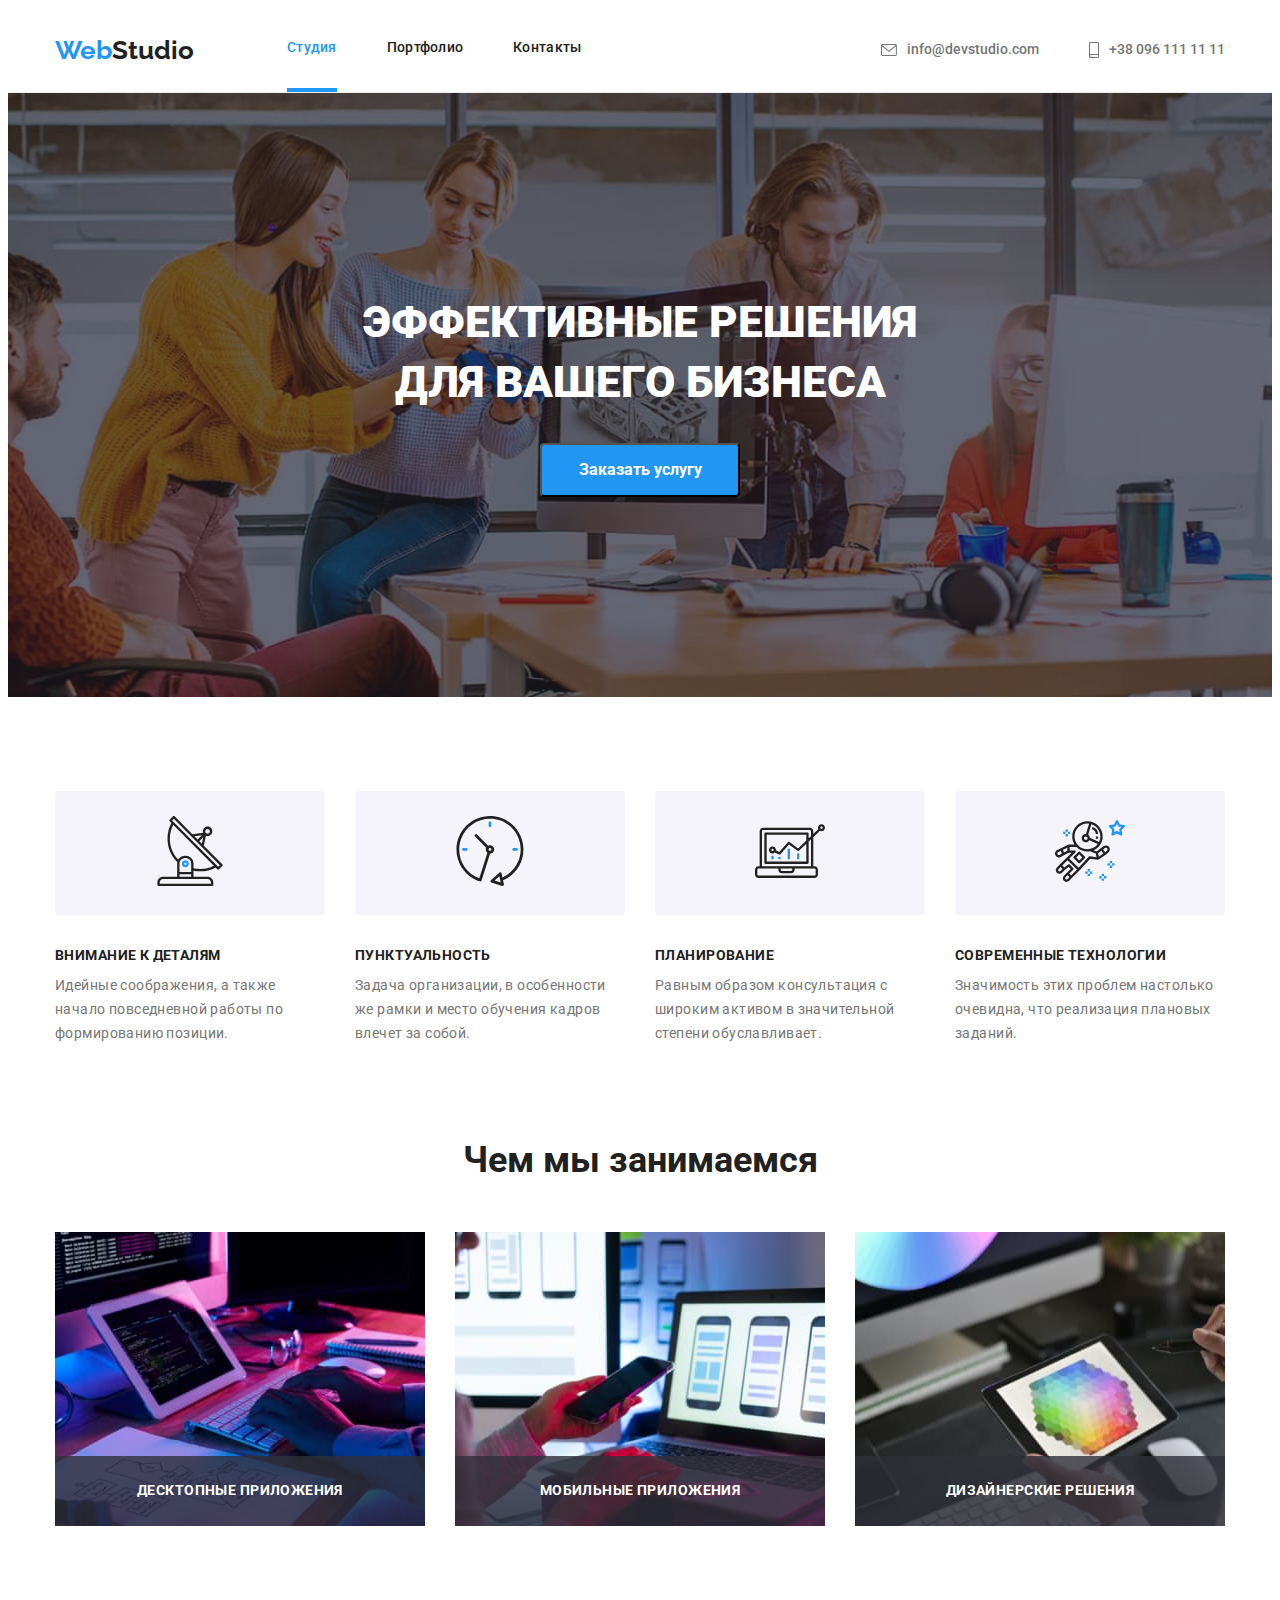
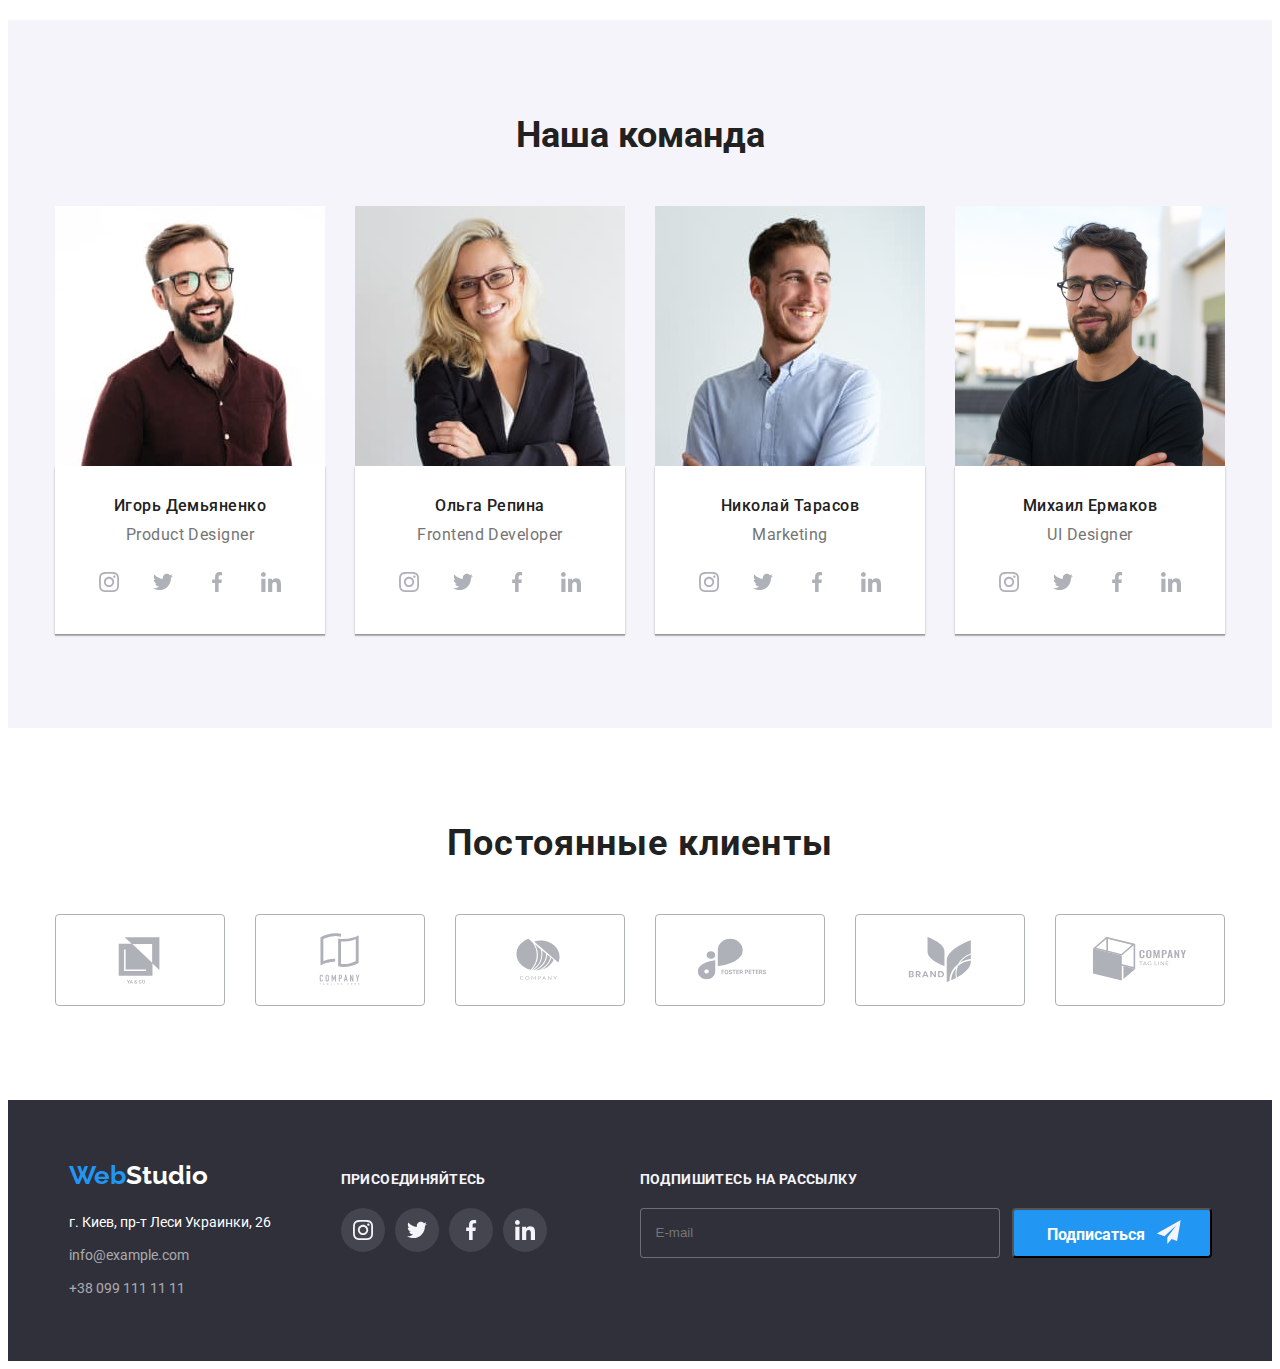
==== index.html @ 36d55398 "1st poosh" ====
<!DOCTYPE html>
<html lang="ru">
  <head>
    <meta charset="UTF-8" />
    <meta http-equiv="X-UA-Compatible" content="IE=edge" />
    <meta name="viewport" content="width=device-width, initial-scale=1.0" />
    <link rel="preconnect" href="https://fonts.googleapis.com" />
    <link rel="preconnect" href="https://fonts.gstatic.com" crossorigin />
    <link
      rel="stylesheet"
      href="https://cdnjs.cloudflare.com/ajax/libs/modern-normalize/1.1.0/modern-normalize.min.css"
      integrity="sha512-wpPYUAdjBVSE4KJnH1VR1HeZfpl1ub8YT/NKx4PuQ5NmX2tKuGu6U/JRp5y+Y8XG2tV+wKQpNHVUX03MfMFn9Q=="
      crossorigin="anonymous"
      referrerpolicy="no-referrer"
    />
    <link
      href="https://fonts.googleapis.com/css2?family=Raleway:wght@700&family=Roboto:wght@400;500;700;900&display=swap"
      rel="stylesheet"
    />
    <link rel="stylesheet" href="./css/reset.css" />
    <link rel="stylesheet" href="./css/styles.css" />
    <title>Студия</title>
  </head>
  <body>
    <!--zzzzzz HEADER zzzzzz-->
    <header class="header">
      <div class="container main-header">
        <a class="header-logo logo" href="index.html"
          ><span class="logo-web">Web</span>Studio</a
        >
        <nav>
          <ul class="nav-list">
            <li class="nav-item">
              <a class="nav-item-link current-link" href="index.html">Студия</a>
            </li>
            <li class="nav-item">
              <a class="nav-item-link" href="portfolio.html">Портфолио</a>
            </li>
            <li class="nav-item">
              <a class="nav-item-link" href="#">Контакты</a>
            </li>
          </ul>
        </nav>
        <ul class="contact-list">
          <li class="contact-item envelope">
            <a class="contact-item-link" href="mailto:info@devstudio.com"
              ><svg class="icon-envelope" width="16px" height="12px">
                <use href="./images/icon.svg#icon-envelope"></use>
              </svg>
              info@devstudio.com</a
            >
          </li>
          <li class="contact-item">
            <a class="contact-item-link" href="tel:+380961111111"
              ><svg class="icon-smartphone" width="10px" height="16px">
                <use href="./images/icon.svg#icon-smartphone"></use>
              </svg>
              +38 096 111 11 11
            </a>
          </li>
        </ul>
      </div>
    </header>

    <main>
      <!--zzzzzz HERO zzzzzz-->
      <section class="hero">
        <div class="container div-hero">
          <h1 class="hero-title">
            Эффективные решения <br />
            для вашего бизнеса
          </h1>
          <button class="hero-button" type="button" data-modal-open>
            Заказать услугу
          </button>
        </div>
      </section>
      <!--zzzzzz STUDIO ADVANTAGES zzzzzz-->
      <section class="studio-advantages">
        <div class="container">
          <ul class="studio-advantages-list">
            <li class="studio-advantages-item list">
              <div class="studio-adnvatages-icons">
                <svg class="advantages-icon">
                  <use href="images/icon.svg#icon-antenna"></use>
                </svg>
              </div>
              <h3 class="studio-advantages-title">Внимание к деталям</h3>
              <p class="studio-advantages-desctiption">
                Идейные соображения, а также начало повседневной работы по
                формированию позиции.
              </p>
            </li>
            <li class="studio-advantages-item list">
              <div class="studio-adnvatages-icons">
                <svg class="advantages-icon">
                  <use href="images/icon.svg#icon-clock"></use>
                </svg>
              </div>
              <h3 class="studio-advantages-title">Пунктуальность</h3>
              <p class="studio-advantages-desctiption">
                Задача организации, в особенности же рамки и место обучения
                кадров влечет за собой.
              </p>
            </li>
            <li class="studio-advantages-item list">
              <div class="studio-adnvatages-icons">
                <svg class="advantages-icon">
                  <use href="images/icon.svg#icon-diagram"></use>
                </svg>
              </div>
              <h3 class="studio-advantages-title">Планирование</h3>
              <p class="studio-advantages-desctiption">
                Равным образом консультация с широким активом в значительной
                степени обуславливает.
              </p>
            </li>
            <li class="studio-advantages-item list">
              <div class="studio-adnvatages-icons">
                <svg class="advantages-icon">
                  <use href="images/icon.svg#icon-astronaut"></use>
                </svg>
              </div>
              <h3 class="studio-advantages-title">Современные технологии</h3>
              <p class="studio-advantages-desctiption">
                Значимость этих проблем настолько очевидна, что реализация
                плановых заданий.
              </p>
            </li>
          </ul>
        </div>
      </section>
      <!--zzzzzz WHAT WE DO - (WWD) zzzzzz-->
      <section class="wwd-main">
        <div class="container">
          <h2 class="wwd-title">Чем мы занимаемся</h2>
          <ul class="wwd-list">
            <li class="wwd-item">
              <div class="wwd-item-thumb">
                <img
                  class="wwd-item-img"
                  src="./images/website-for-pc.jpg"
                  alt="developing website for pc"
                  width="370"
                />
                <span class="wwd-item-text">Десктопные приложения</span>
              </div>
            </li>
            <li class="wwd-item">
              <div class="wwd-item-thumb">
                <img
                  src="./images/website-for-mobile.jpg"
                  alt="developing website for mobile"
                  width="370"
                />
                <span class="wwd-item-text">Мобильные приложения</span>
              </div>
            </li>
            <li class="wwd-item">
              <div class="wwd-item-thumb">
                <img
                  src="./images/website-for-tab.jpg"
                  alt="developing website for tab"
                  width="370"
                />
                <span class="wwd-item-text">Дизайнерские решения</span>
              </div>
            </li>
          </ul>
        </div>
      </section>

      <!--zzzzzz OUR TEAM zzzzzz-->
      <section class="our-team">
        <div class="container">
          <h2 class="team-title">Наша команда</h2>
          <ul class="team-list">
            <li class="team-item">
              <img
                src="./images/photo-ihor-demyanenko.jpg"
                alt="photo of Ihor Demyanenko"
                width="270"
              />
              <div class="team-info">
                <h3 class="team-names">Игорь Демьяненко</h3>
                <p class="team-positions">Product Designer</p>
                <ul class="team-social-list">
                  <li class="team-social-item">
                    <a href="" class="team-social-link">
                      <svg class="team-social-icon" width="20" height="20">
                        <use href="images/icon.svg#icon-instagram"></use>
                      </svg>
                    </a>
                  </li>
                  <li class="team-social-item">
                    <a href="" class="team-social-link"
                      ><svg class="team-social-icon" width="20" height="20">
                        <use href="images/icon.svg#icon-twitter"></use></svg
                    ></a>
                  </li>
                  <li class="team-social-item">
                    <a href="" class="team-social-link"
                      ><svg class="team-social-icon" width="20" height="20">
                        <use href="images/icon.svg#icon-facebook"></use></svg
                    ></a>
                  </li>
                  <li class="team-social-item">
                    <a href="" class="team-social-link"
                      ><svg class="team-social-icon" width="20" height="20">
                        <use href="images/icon.svg#icon-linkedin"></use></svg
                    ></a>
                  </li>
                </ul>
              </div>
            </li>
            <li class="team-item">
              <img
                src="./images/photo-olga-repina.jpg"
                alt="photo of Olga Repina"
                width="270"
              />
              <div class="team-info">
                <h3 class="team-names">Ольга Репина</h3>
                <p class="team-positions">Frontend Developer</p>
                <ul class="team-social-list">
                  <li class="team-social-item">
                    <a href="" class="team-social-link">
                      <svg class="team-social-icon" width="20" height="20">
                        <use href="images/icon.svg#icon-instagram"></use>
                      </svg>
                    </a>
                  </li>
                  <li class="team-social-item">
                    <a href="" class="team-social-link"
                      ><svg class="team-social-icon" width="20" height="20">
                        <use href="images/icon.svg#icon-twitter"></use></svg
                    ></a>
                  </li>
                  <li class="team-social-item">
                    <a href="" class="team-social-link"
                      ><svg class="team-social-icon" width="20" height="20">
                        <use href="images/icon.svg#icon-facebook"></use></svg
                    ></a>
                  </li>
                  <li class="team-social-item">
                    <a href="" class="team-social-link"
                      ><svg class="team-social-icon" width="20" height="20">
                        <use href="images/icon.svg#icon-linkedin"></use></svg
                    ></a>
                  </li>
                </ul>
              </div>
            </li>
            <li class="team-item">
              <img
                src="./images/photo-nikolay-tarasov.jpg"
                alt="photo of Nikolay Tarasov"
                width="270"
              />
              <div class="team-info">
                <h3 class="team-names">Николай Тарасов</h3>
                <p class="team-positions">Marketing</p>
                <ul class="team-social-list">
                  <li class="team-social-item">
                    <a href="" class="team-social-link">
                      <svg class="team-social-icon" width="20" height="20">
                        <use href="images/icon.svg#icon-instagram"></use>
                      </svg>
                    </a>
                  </li>
                  <li class="team-social-item">
                    <a href="" class="team-social-link"
                      ><svg class="team-social-icon" width="20" height="20">
                        <use href="images/icon.svg#icon-twitter"></use></svg
                    ></a>
                  </li>
                  <li class="team-social-item">
                    <a href="" class="team-social-link"
                      ><svg class="team-social-icon" width="20" height="20">
                        <use href="images/icon.svg#icon-facebook"></use></svg
                    ></a>
                  </li>
                  <li class="team-social-item">
                    <a href="" class="team-social-link"
                      ><svg class="team-social-icon" width="20" height="20">
                        <use href="images/icon.svg#icon-linkedin"></use></svg
                    ></a>
                  </li>
                </ul>
              </div>
            </li>
            <li class="team-item">
              <img
                src="./images/photo-mihail-ermakov.jpg"
                alt="photo of Mihail Ermakov"
                width="270"
              />
              <div class="team-info">
                <h3 class="team-names">Михаил Ермаков</h3>
                <p class="team-positions">UI Designer</p>
                <ul class="team-social-list">
                  <li class="team-social-item">
                    <a href="" class="team-social-link">
                      <svg class="team-social-icon" width="20" height="20">
                        <use href="images/icon.svg#icon-instagram"></use>
                      </svg>
                    </a>
                  </li>
                  <li class="team-social-item">
                    <a href="" class="team-social-link"
                      ><svg class="team-social-icon" width="20" height="20">
                        <use href="images/icon.svg#icon-twitter"></use></svg
                    ></a>
                  </li>
                  <li class="team-social-item">
                    <a href="" class="team-social-link"
                      ><svg class="team-social-icon" width="20" height="20">
                        <use href="images/icon.svg#icon-facebook"></use></svg
                    ></a>
                  </li>
                  <li class="team-social-item">
                    <a href="" class="team-social-link"
                      ><svg class="team-social-icon" width="20" height="20">
                        <use href="images/icon.svg#icon-linkedin"></use></svg
                    ></a>
                  </li>
                </ul>
              </div>
            </li>
          </ul>
        </div>
      </section>
      <!--zzzzzz CLIENTS zzzzzz-->
      <section class="clients">
        <div class="container">
          <span class="clients-header">Постоянные клиенты</span>
          <ul class="clients-list">
            <li class="clients-item">
              <a href="#" class="clients-link">
                <svg class="clients-icon">
                  <use
                    href="images/icon.svg#icon-company1"
                    width="106px"
                    height="60px"
                  ></use>
                </svg>
              </a>
            </li>
            <li class="clients-item">
              <a href="#" class="clients-link">
                <svg class="clients-icon">
                  <use href="images/icon.svg#icon-company2"></use></svg
              ></a>
            </li>
            <li class="clients-item">
              <a href="#" class="clients-link">
                <svg class="clients-icon">
                  <use href="images/icon.svg#icon-company3"></use></svg
              ></a>
            </li>
            <li class="clients-item">
              <a href="#" class="clients-link">
                <svg class="clients-icon">
                  <use href="images/icon.svg#icon-company4"></use></svg
              ></a>
            </li>
            <li class="clients-item">
              <a href="#" class="clients-link">
                <svg class="clients-icon">
                  <use href="images/icon.svg#icon-company5"></use></svg
              ></a>
            </li>
            <li class="clients-item">
              <a href="#" class="clients-link">
                <svg class="clients-icon">
                  <use href="images/icon.svg#icon-company6"></use></svg
              ></a>
            </li>
          </ul>
        </div>
      </section>
    </main>

    <!--zzzzzz FOOTER zzzzzz-->
    <footer class="footer-bgc">
      <div class="container footer-main">
        <div class="footer-left">
          <a class="footer-logo logo" href="index.html"
            ><span class="logo-web">Web</span
            ><span class="footer-studio">Studio</span>
          </a>
          <address>
            <ul class="adress-list">
              <li class="footer-item">
                <a class="footer-map" href=""
                  >г. Киев, пр-т Леси Украинки, 26</a
                >
              </li>
              <li class="footer-item">
                <a class="footer-contacts" href="mailto:info@example.com"
                  >info@example.com</a
                >
              </li>
              <li class="footer-item">
                <a class="footer-contacts" href="tel:+380991111111"
                  >+38 099 111 11 11</a
                >
              </li>
            </ul>
          </address>
        </div>
        <div class="footer-middle">
          <span class="footer-middle-title">присоединяйтесь</span>
          <ul class="footer-middle-list">
            <li class="footer-middle-item">
              <a href="" class="footer-middle-link">
                <svg class="footer-middle-icon" width="20" height="20">
                  <use href="images/icon.svg#icon-instagram"></use>
                </svg>
              </a>
            </li>
            <li class="footer-middle-item">
              <a href="" class="footer-middle-link"
                ><svg class="footer-middle-icon" width="20" height="20">
                  <use href="images/icon.svg#icon-twitter"></use></svg
              ></a>
            </li>
            <li class="footer-middle-item">
              <a href="" class="footer-middle-link"
                ><svg class="footer-middle-icon" width="20" height="20">
                  <use href="images/icon.svg#icon-facebook"></use></svg
              ></a>
            </li>
            <li class="footer-middle-item">
              <a href="" class="footer-middle-link"
                ><svg class="footer-middle-icon" width="20" height="20">
                  <use href="images/icon.svg#icon-linkedin"></use></svg
              ></a>
            </li>
          </ul>
        </div>
        <div class="footer-subscribe">
          <form action="#">
            <label for="user-email-footer" class="user-email-label"
              >Подпишитесь на рассылку</label
            >
            <div class="button-subscribe-main">
              <input
                type="email"
                id="user-email-footer"
                class="user-email-input"
                placeholder="E-mail"
              />
              <button type="submit" class="button-subscribe">
                Подписаться
              </button>
              <svg class="button-subscribe-svg" width="24px" height="24px">
                <use href="images/icon.svg#icon-send"></use>
              </svg>
            </div>
          </form>
        </div>
      </div>
    </footer>

    <!--zzzzzz MODAL zzzzzz-->
    <div data-modal class="backdrop is-hidden">
      <div class="modal-main">
        <a data-modal-close class="modal-close-link" href="#">
          <svg class="modal-close-icon">
            <use href="images/icon.svg#icon-close"></use>
          </svg>
        </a>
        <span class="modal-user-title"
          >Оставьте свои данные, мы вам перезвоним</span
        >
        <form action="#" class="form-about-user">
          <div class="input-container">
            <label class="lable" for="user-name">Имя</label>
            <div class="input-wrap">
              <input
                class="input"
                type="text"
                name="user-name"
                id="user-name"
                autofocus
              />
              <svg class="input-icon" width="18" height="18">
                <use href="images/icon.svg#icon-person"></use>
              </svg>
            </div>
          </div>
          <div class="input-container">
            <label class="lable" for="user-phone">Телефон</label>
            <div class="input-wrap">
              <input
                class="input"
                type="tel"
                name="user-phone"
                id="user-phone"
              />
              <svg class="input-icon" width="18" height="18">
                <use href="images/icon.svg#icon-phone"></use>
              </svg>
            </div>
          </div>
          <div class="input-container">
            <label class="lable" for="user-email">Почта</label>
            <div class="input-wrap">
              <input
                class="input"
                type="email"
                name="user-email"
                id="user-email"
              />
              <svg class="input-icon" width="18" height="18">
                <use href="images/icon.svg#icon-email"></use>
              </svg>
            </div>
          </div>
          <div class="input-container">
            <div class="input-wrap">
              <label class="lable" for="user-comments">Комментарий</label>
              <textarea
                class="user-comments-area"
                name="user-comments"
                id="user-comments"
              ></textarea>
            </div>
          </div>
        </form>

        <div class="modal-checkbox">
          <label class="accept" for="accept"
            ><input
              type="checkbox"
              name="accept"
              value="accept"
              id="accept"
              class="input-check hiden"
            /><svg class="icon-vector" width="16">
              <use href="images/icon.svg#icon-vector"></use></svg
            ><span class="icon-border"></span
            ><span class="policy-text">Соглашаюсь с рассылкой и принимаю</span
            ><a href="#" class="policy">Условия договора</a>
          </label>
        </div>

        <button class="button-modal-send" type="submit">Отправить</button>
      </div>
    </div>
    <script src="./js/modal.js"></script>
  </body>
</html>
---- css/styles.css ----
/* ---------------------variable--------------------- */
:root {
  --main-text-color: #212121;
  --additional-text-color: #757575;
  --brand-color: #2196f3;
  --hover-color: #2196f3;
  --bgc-total: #2f303a;
  --bgc-additional: #ffffff;
  --bgc-button-portfolio: #f5f4fa;
}
/* ---------------------general rules--------------------- */
html {
  box-sizing: border-box;
}
*,
*::before,
*::after {
  box-sizing: inherit;
}

body {
  font-family: "Roboto", "Verdana", "Tahoma", sans-serif;
  font-style: normal;
  font-weight: 400;
}

.container {
  margin: 0px auto;
  padding-left: 15px;
  padding-right: 15px;
  width: 1200px;
  /* ------- Временное условие для верстки ----- */
  /* outline: 1px solid red; */
}

/* ---------------------header styles--------------------- */

.header {
  border-bottom: 1px solid #eeeeee;
}

.main-header {
  display: flex;
  align-items: center;
}
.logo {
  font-family: "Raleway", sans-serif;
  font-weight: 700;
  font-size: 26px;
  line-height: 1.19;
  color: var(--main-text-color);
}
.header-logo {
  display: block;
  margin-right: 93px;
}
.nav-list {
  display: flex;
}
.nav-item {
  position: relative;
}

.nav-item-link {
  display: block;
  padding-top: 32px;
  padding-right: 0px;
  padding-left: 0px;
  padding-bottom: 32px;

  font-family: Roboto;
  font-style: normal;
  font-weight: 500;
  font-size: 14px;
  line-height: 1.14;
  letter-spacing: 0.02em;

  color: var(--main-text-color);
  transition: color 250ms cubic-bezier(0.4, 0, 0.2, 1);
}
.nav-item-link:hover,
.nav-item-link:focus {
  color: var(--hover-color);
}

/* подчеркивание на текущей странице  */
.current-link {
  color: var(--hover-color);
  border-bottom: 4px solid var(--hover-color);
}

/* подчеркивание по ховеру  */
.nav-item-link::after {
  content: "";
  display: block;
  position: absolute;
  left: 0;
  bottom: 0px;
  width: 100%;
  height: 4px;
  background-color: rgba(0, 0, 0, 0);

  transition: background-color 250ms cubic-bezier(0.4, 0, 0.2, 1);
}
.nav-item-link:hover::after {
  background-color: var(--hover-color);
}
.nav-item + .nav-item {
  margin-left: 50px;
}
.contact-list {
  display: flex;
  margin-left: auto;
}
.contact-item + .contact-item {
  margin-left: 50px;
}
.contact-item {
  display: flex;
  justify-content: right;
  align-items: center;
  border: 1px;
}

.contact-item-link {
  display: flex;
  align-items: center;
  padding-top: 32px;
  padding-bottom: 32px;

  font-weight: 500;
  font-size: 14px;
  line-height: 1.14;
  color: var(--additional-text-color);
  transition: color 250ms cubic-bezier(0.4, 0, 0.2, 1);
}
.contact-item-link:hover,
.contact-item-link:focus {
  color: var(--hover-color);
}
.icon-envelope {
  margin-right: 10px;
  width: 16px;
  height: 12px;

  fill: currentColor;
}
.icon-smartphone {
  width: 10px;
  height: 16px;
  margin-right: 10px;
  fill: currentColor;
}
/* ---------------------main styles--------------------- */
.hiden {
  opacity: 0;
  font-size: 0px;
  line-height: 0px;
  display: none;
  color: transparent;
  visibility: hidden;
  overflow: hidden;
  width: 0px;
  height: 0px;
}

/* ---------------------hero--------------------- */
.hero {
  margin: 0px auto;
  max-width: 1600px;
  padding-top: 200px;
  padding-bottom: 200px;

  background-image: linear-gradient(
      rgba(47, 48, 58, 0.4),
      rgba(47, 48, 58, 0.4)
    ),
    url(../images/hero-optimized.jpg);
  background-repeat: no-repeat;
  background-position: center;
  background-size: cover;
  background-color: #c4c4c4;
}

.div-hero {
  text-align: center;
}

.hero-title {
  margin: 0px auto;

  margin-bottom: 30px;

  font-weight: 900;
  font-size: 44px;
  line-height: 1.36;
  text-transform: uppercase;

  color: var(--bgc-additional);
}
.hero-button {
  display: inline-block;
  min-width: 200px;
  border-radius: 4px;
  padding: 10px 32px;

  font-family: inherit;
  font-weight: 700;
  font-size: 16px;
  line-height: 1.88;
  background-color: var(--brand-color);
  color: var(--bgc-additional);
  cursor: pointer;
  text-align: center;
}

.button-portfolio:focus {
  border-color: var(--bgc-total);
}

/* ---------------------advantages styles--------------------- */
.studio-advantages {
  padding-top: 94px;
  padding-bottom: 94px;
}

.studio-advantages-list {
  display: flex;
}

.studio-advantages-title {
  display: inline-block;
  margin: 0px auto;
  margin-bottom: 10px;

  color: var(--main-text-color);

  font-weight: 700;
  font-size: 14px;
  line-height: 1.14;
  text-transform: uppercase;
  letter-spacing: 0.03em;
}
.studio-advantages-item {
  width: 270px;
  margin-right: 30px;
}
.studio-advantages-item:last-child {
  margin-right: 0px;
}
.studio-adnvatages-icons {
  margin-bottom: 30px;
  padding-top: 25px;
  padding-bottom: 25px;
  padding-right: 100px;
  padding-left: 100px;
  text-align: center;
  background-color: #f5f4fa;
  border-radius: 4px;
}

.advantages-icon {
  width: 70px;
  height: 70px;
}

.studio-advantages-desctiption {
  margin: 0px auto;

  font-size: 14px;
  line-height: 1.71;
  color: var(--additional-text-color);
  letter-spacing: 0.03em;
}

/* ---------------------What We Do (WWD)--------------------- */
.wwd-main {
  padding-bottom: 94px;
}

.wwd-title {
  font-weight: 700;
  font-size: 36px;
  line-height: 1.17;
  color: var(--main-text-color);
  margin-bottom: 50px;
  text-align: center;
}
.wwd-list {
  display: flex;
  justify-content: space-between;
}
.wwd-item-thumb {
  position: relative;
}

.wwd-item-text {
  position: absolute;
  bottom: 0;

  width: 100%;
  padding-top: 27px;
  padding-bottom: 27px;

  font-family: Roboto;
  font-style: normal;
  font-weight: bold;
  font-size: 14px;
  line-height: 1.14;
  text-align: center;
  letter-spacing: 0.03em;
  text-transform: uppercase;
  color: #ffffff;
  background-color: rgba(47, 48, 58, 0.8);
}
/* ---------------------our team--------------------- */

.our-team {
  padding-top: 94px;
  padding-bottom: 94px;
  background-color: #f5f4fa;
}
.team-title {
  display: block;
  margin-bottom: 50px;

  font-weight: 700;
  font-size: 36px;
  line-height: 1.17;
  text-align: center;
  color: var(--main-text-color);
}
.team-list {
  display: flex;
  justify-content: space-between;
  text-align: center;
}
.team-info {
  padding-top: 30px;
  padding-bottom: 30px;
  background-color: #ffffff;
  box-shadow: 0px 1px 3px rgba(0, 0, 0, 0.12), 0px 1px 1px rgba(0, 0, 0, 0.14),
    0px 2px 1px rgba(0, 0, 0, 0.2);
}
.team-names {
  margin-bottom: 10px;

  font-family: "Roboto";
  font-style: normal;
  font-weight: 500;
  font-size: 16px;
  line-height: 1.19;
  text-align: center;
  letter-spacing: 0.03em;

  color: var(--main-text-color);
}
.team-positions {
  margin-bottom: 16px;

  font-family: Roboto;
  font-style: normal;
  font-weight: 400;
  font-size: 16px;
  line-height: 1.19;
  text-align: center;
  letter-spacing: 0.03em;

  color: var(--additional-text-color);
}
.team-social-list {
  display: flex;
  justify-content: center;
}
.team-social-item {
  width: 44px;
  height: 44px;
}
.team-social-item + .team-social-item {
  margin-left: 10px;
}
.team-social-link {
  display: flex;
  align-items: center;
  justify-content: center;
  width: 100%;
  height: 100%;
  background-color: transparent;
  border-radius: 50%;
  fill: #afb1b8;
}

.team-social-link:hover,
.team-social-link:focus {
  outline: none;
  background-color: #2196f3;
  fill: white;
  transition-property: fill;
  transition-duration: 250ms;
  transition-timing-function: cubic-bezier(0.4, 0, 0.2, 1);
}

/* ---------------------PORTFOLIO--------------------- */
.projects-photo {
  padding-top: 94px;
  padding-bottom: 94px;
}
.portfolio-btn-title {
  display: flex;
  justify-content: center;
  margin-bottom: 50px;
}

.portfolio-btn-item + .portfolio-btn-item {
  margin-left: 8px;
}

.btn-portfolio {
  padding-top: 6px;
  padding-bottom: 6px;
  padding-left: 22px;
  padding-right: 22px;
  font-family: inherit;
  font-weight: 500;
  font-size: 16px;
  line-height: 1.63;
  border: none;
  border-radius: 4px;

  color: var(--main-text-color);
  background-color: var(--bgc-button-portfolio);
  transition: color 250ms cubic-bezier(0.4, 0, 0.2, 1),
    background-color 250ms cubic-bezier(0.4, 0, 0.2, 1);
}

.btn-portfolio:focus,
.btn-portfolio:hover {
  background-color: var(--hover-color);
  color: var(--bgc-additional);
  outline: none;
}

.images-studio {
  display: flex;
  flex-wrap: wrap;
}

.images-item:hover {
  box-shadow: 0px 4px 4px rgb(0, 0, 0, 0.25);
}

.images-item {
  position: relative;
  margin-right: 30px;
}
.images-item:nth-child(3n) {
  margin-right: 0px;
}

.images-item:nth-child(-n + 6) {
  margin-bottom: 30px;
}
.images-thumb {
  display: block;
  position: relative;
  overflow: hidden;
}

.images-thumb-text {
  position: absolute;
  bottom: 0;
  transform: translateY(100%);
  opacity: 0;
  transition: transform 250ms cubic-bezier(0.4, 0, 0.2, 1),
    opacity 250ms cubic-bezier(0.4, 0, 0.2, 1);
  overflow: hidden;

  width: 100%;
  height: 100%;
  padding-top: 63px;
  padding-bottom: 63px;
  padding-left: 24px;
  padding-right: 24px;

  font-family: Roboto;
  font-style: normal;
  font-weight: 400;
  font-size: 18px;
  line-height: 1.55;
  letter-spacing: 0.03em;
  color: var(--bgc-additional);
  background-color: rgba(33, 150, 243, 0.9);
}

.images-item:hover .images-thumb-text,
.images-border {
  transform: translateY(0);
  opacity: 1;
  box-shadow: 0px 1px 1px rgba(0, 0, 0, 0.12), 0px 4px 4px rgba(0, 0, 0, 0.06),
    1px 4px 6px rgba(0, 0, 0, 0.16);
}

.images-border {
  padding-top: 20px;
  padding-bottom: 20px;
  padding-left: 24px;
  padding-right: 24px;

  border-left: 1px solid #eeeeee;
  border-right: 1px solid #eeeeee;
  border-bottom: 1px solid #eeeeee;
  box-shadow: 0;
  transition: box-shadow 250ms cubic-bezier(0.4, 0, 0.2, 1);
}
.projects-title {
  font-weight: 700;
  font-size: 18px;
  line-height: 2;

  color: var(--main-text-color);
}
.projects-description {
  font-size: 16px;
  line-height: 1.88;
  color: var(--additional-text-color);
}
/* ---------------------CLIENTS--------------------- */
.clients {
  padding-top: 94px;
  padding-bottom: 94px;
  text-align: center;
}
.clients-header {
  display: inline-block;
  margin-bottom: 50px;

  font-family: Roboto;
  font-style: normal;
  font-weight: 700;
  font-size: 36px;
  line-height: 1.17;
  text-align: center;
  letter-spacing: 0.03em;

  color: var(--main-text-color);
}
.clients-list {
  display: flex;
  justify-content: center;
  align-items: center;
}

.clients-item {
  display: flex;
  align-items: center;
  justify-content: center;
  width: 170px;
  height: 92px;
}

.clients-link {
  display: flex;
  align-items: center;
  justify-content: center;
  width: 100%;
  height: 100%;

  border: 1px solid #afb1b8;
  border-radius: 4px;
  cursor: pointer;
  color: #afb1b8;
  transition: border 250ms cubic-bezier(0.4, 0, 0.2, 1),
    color 250ms cubic-bezier(0.4, 0, 0.2, 1);
}
.clients-icon {
  width: 106px;
  height: 60px;
  fill: currentColor;
}

.clients-item ~ .clients-item {
  margin-left: 30px;
}
.clients-link:focus {
  outline: none;
}
.clients-link:hover,
.clients-link:focus {
  border: 1px solid var(--hover-color);
  color: var(--hover-color);
}

/* ---------------------FOOTER STYLES--------------------- */

.footer-bgc {
  display: flex;
  justify-content: center;
  margin: 0px auto;
  padding-top: 60px;
  padding-bottom: 60px;
  background-color: var(--bgc-total);
}
.footer-main {
  display: flex;
  align-items: baseline;
  justify-content: center;
  padding-left: 15px;
  padding-right: 15px;
}
.footer-logo {
  display: block;
  margin-bottom: 20px;
}
.logo-web {
  display: inline-block;
  color: var(--brand-color);
}
.footer-studio {
  color: var(--bgc-additional);
}
.footer-item:not(:last-child) {
  margin-bottom: 9px;
}

.footer-map {
  font-style: normal;
  font-size: 14px;
  line-height: 1.71;
  color: var(--bgc-additional);
}
.footer-contacts {
  font-style: normal;
  font-size: 14px;
  line-height: 1.71;
  color: rgba(255, 255, 255, 0.6);
}
.footer-middle {
  margin-left: 70px;
}
.footer-middle-title {
  display: inline-block;
  margin-bottom: 20px;

  font-family: Roboto;
  font-style: normal;
  font-weight: 700;
  font-size: 14px;
  line-height: 1.14;
  letter-spacing: 0.03em;
  text-transform: uppercase;

  color: var(--bgc-button-portfolio);
}
.footer-middle-list {
  display: flex;
  justify-content: center;
}
.footer-middle-item {
  width: 44px;
  height: 44px;
}
.footer-middle-item + .footer-middle-item {
  margin-left: 10px;
}
.footer-middle-link {
  display: flex;
  align-items: center;
  justify-content: center;
  width: 100%;
  height: 100%;
  border-radius: 50%;
  background-color: rgba(255, 255, 255, 0.1);
  transition: background-color 250ms cubic-bezier(0.4, 0, 0.2, 1);

  fill: var(--bgc-button-portfolio);
}
.footer-middle-link:hover,
.footer-middle-link:focus {
  background-color: #2196f3;
  outline: none;
}
.footer-middle-link:hover .footer-middle-icon,
.footer-middle-link:focus .footer-middle-icon {
  fill: var(--bgc-button-portfolio);
}
.footer-subscribe {
  margin-left: 93px;
  fill: black;
}
.user-email-label {
  display: block;
  margin-bottom: 20px;

  font-family: Roboto;
  font-style: normal;
  font-weight: bold;
  font-size: 14px;
  line-height: 1.14;
  letter-spacing: 0.03em;
  text-transform: uppercase;

  color: var(--bgc-button-portfolio);
}

.user-email-input {
  width: 360px;
  height: 50px;
  margin-right: 12px;
  padding: 15px;

  color: var(--bgc-button-portfolio);
  border: 1px solid rgba(255, 255, 255, 0.3);
  border-radius: 4px;
  background-color: var(--bgc-total);
}
.button-subscribe {
  min-width: 200px;
  height: 50px;
  border-radius: 4px;
  padding-top: 10px;
  padding-bottom: 10px;
  padding-left: 30px;
  padding-right: 62px;

  font-family: inherit;
  font-weight: 700;
  font-size: 16px;
  line-height: 1.88;
  background-color: var(--brand-color);
  color: var(--bgc-additional);
  cursor: pointer;
  text-align: center;
}
.button-subscribe-main {
  position: relative;
  display: flex;
  text-align: center;
}
.button-subscribe-svg {
  position: absolute;
  top: 0;
  right: 0;
  transform: translate(-130%, 50%);

  fill: var(--bgc-button-portfolio);
}

/* ---------------------MODAL--------------------- */
.backdrop {
  position: fixed;
  top: 0;
  left: 0;

  width: 100vw;
  height: 100vw;
  background-color: rgba(0, 0, 0, 0.2);

  opacity: 1;
  transition: opacity 500ms;
}
.backdrop.is-hidden {
  opacity: 0;
  visibility: none;
  pointer-events: none;
}
.modal-main {
  position: fixed;
  top: 50%;
  left: 50%;
  transform: translate(-50%, -50%);

  padding: 40px;

  background: #ffffff;
  box-shadow: 0px 1px 3px rgba(0, 0, 0, 0.12), 0px 1px 1px rgba(0, 0, 0, 0.14),
    0px 2px 1px rgba(0, 0, 0, 0.2);
  border-radius: 4px;
}

.modal-close-link {
  position: absolute;
  top: 8px;
  right: 8px;
  display: block;
  width: 30px;
  height: 30px;

  border-radius: 50%;
  border: 1px solid rgba(0, 0, 0, 0.1);
}
.modal-close-link:hover .modal-close-icon {
  fill: var(--hover-color);
}

.modal-close-icon {
  position: absolute;
  top: 5px;
  right: 5px;

  width: 18px;
  height: 18px;
}

.modal-user-title {
  display: block;
  margin-bottom: 12px;

  font-family: Roboto;
  font-style: normal;
  font-weight: 700;
  font-size: 20px;
  line-height: 1.15;
  text-align: center;
  letter-spacing: 0.03em;

  color: var(--main-text-color);
}

.lable {
  display: block;
  margin-bottom: 4px;

  font-family: Roboto;
  font-style: normal;
  font-weight: 500;
  font-size: 12px;
  line-height: 1.17;
  letter-spacing: 0.01em;

  color: #757575;
}
.input-container {
  margin-bottom: 10px;
}
.input-container:last-child {
  margin-bottom: 20px;
}
.input-wrap {
  position: relative;
}
.input {
  display: block;
  width: 100%;
  height: 40px;
  padding-left: 30px;
  margin-bottom: 10px;

  font-family: Roboto;
  font-style: normal;
  font-weight: 500;
  font-size: 16px;
  line-height: 1.15px;
  letter-spacing: 0.03em;

  color: #212121;
  outline: none;
  border: 1px solid rgba(33, 33, 33, 0.2);
  border-radius: 4px;
}
.input:hover,
.input:focus,
.user-comments-area:hover,
.user-comments-area:focus {
  border: 1px solid var(--hover-color);
  border-radius: 4px;
}
.input-wrap:hover .input-icon {
  fill: var(--hover-color);
}
.input:focus + .input-icon {
  fill: var(--hover-color);
}

.input-icon {
  position: absolute;
  left: 10px;
  top: 50%;
  transform: translateY(-50%);
  fill: var(--main-text-color);
}
.user-comments-area {
  width: 100%;
  height: 120px;
  resize: none;

  outline: none;
  border: 1px solid rgba(33, 33, 33, 0.2);
  border-radius: 4px;
}
.modal-checkbox {
  margin-bottom: 30px;
  display: flex;
  align-items: center;
}
.icon-vector {
  position: absolute;
  top: 0;
  transform: translateY(20%);
  z-index: 1;
  border-radius: 2px;
}
.icon-border {
  position: absolute;
  top: 0;
  transform: translateY(20%);

  display: flex;
  align-items: center;
  justify-content: center;
  width: 16px;
  height: 16px;
  border: 2px solid #212121;
  border-radius: 2px;
}
.accept {
  position: relative;
  font-family: Roboto;
  font-style: normal;
  font-weight: 500;
  font-size: 14px;
  line-height: calc(24 / 14);
  letter-spacing: 0.03em;

  color: var(--additional-text-color);
}
.input-check {
  position: absolute;
}
.icon-vector {
  width: 16px;
  height: 16px;
  fill: transparent;
}
.input-check:checked + .icon-border {
  background-color: #2196f3;
  border: none;
}
.input-check:checked + .icon-vector {
  background-color: #2196f3;
  fill: #ffffff;
}
.policy-text {
  padding-left: 25px;
}
.policy {
  margin-left: 2px;
  font-family: Roboto;
  font-style: normal;
  font-weight: 500;
  font-size: 14px;
  line-height: (24 / 14);
  letter-spacing: 0.03em;
  text-decoration-line: underline;

  color: var(--hover-color);
}
.button-modal-send {
  display: flex;
  align-items: center;
  justify-content: center;
  margin: 0 auto;
  width: 200px;
  height: 50px;

  font-family: Roboto;
  font-style: normal;
  font-weight: 700;
  font-size: 16px;
  line-height: (30 / 16);
  text-align: center;
  letter-spacing: 0.06em;

  color: #ffffff;
  background-color: #188ce8;
  box-shadow: 0px 4px 4px rgba(0, 0, 0, 0.15);
  border-radius: 4px;
}
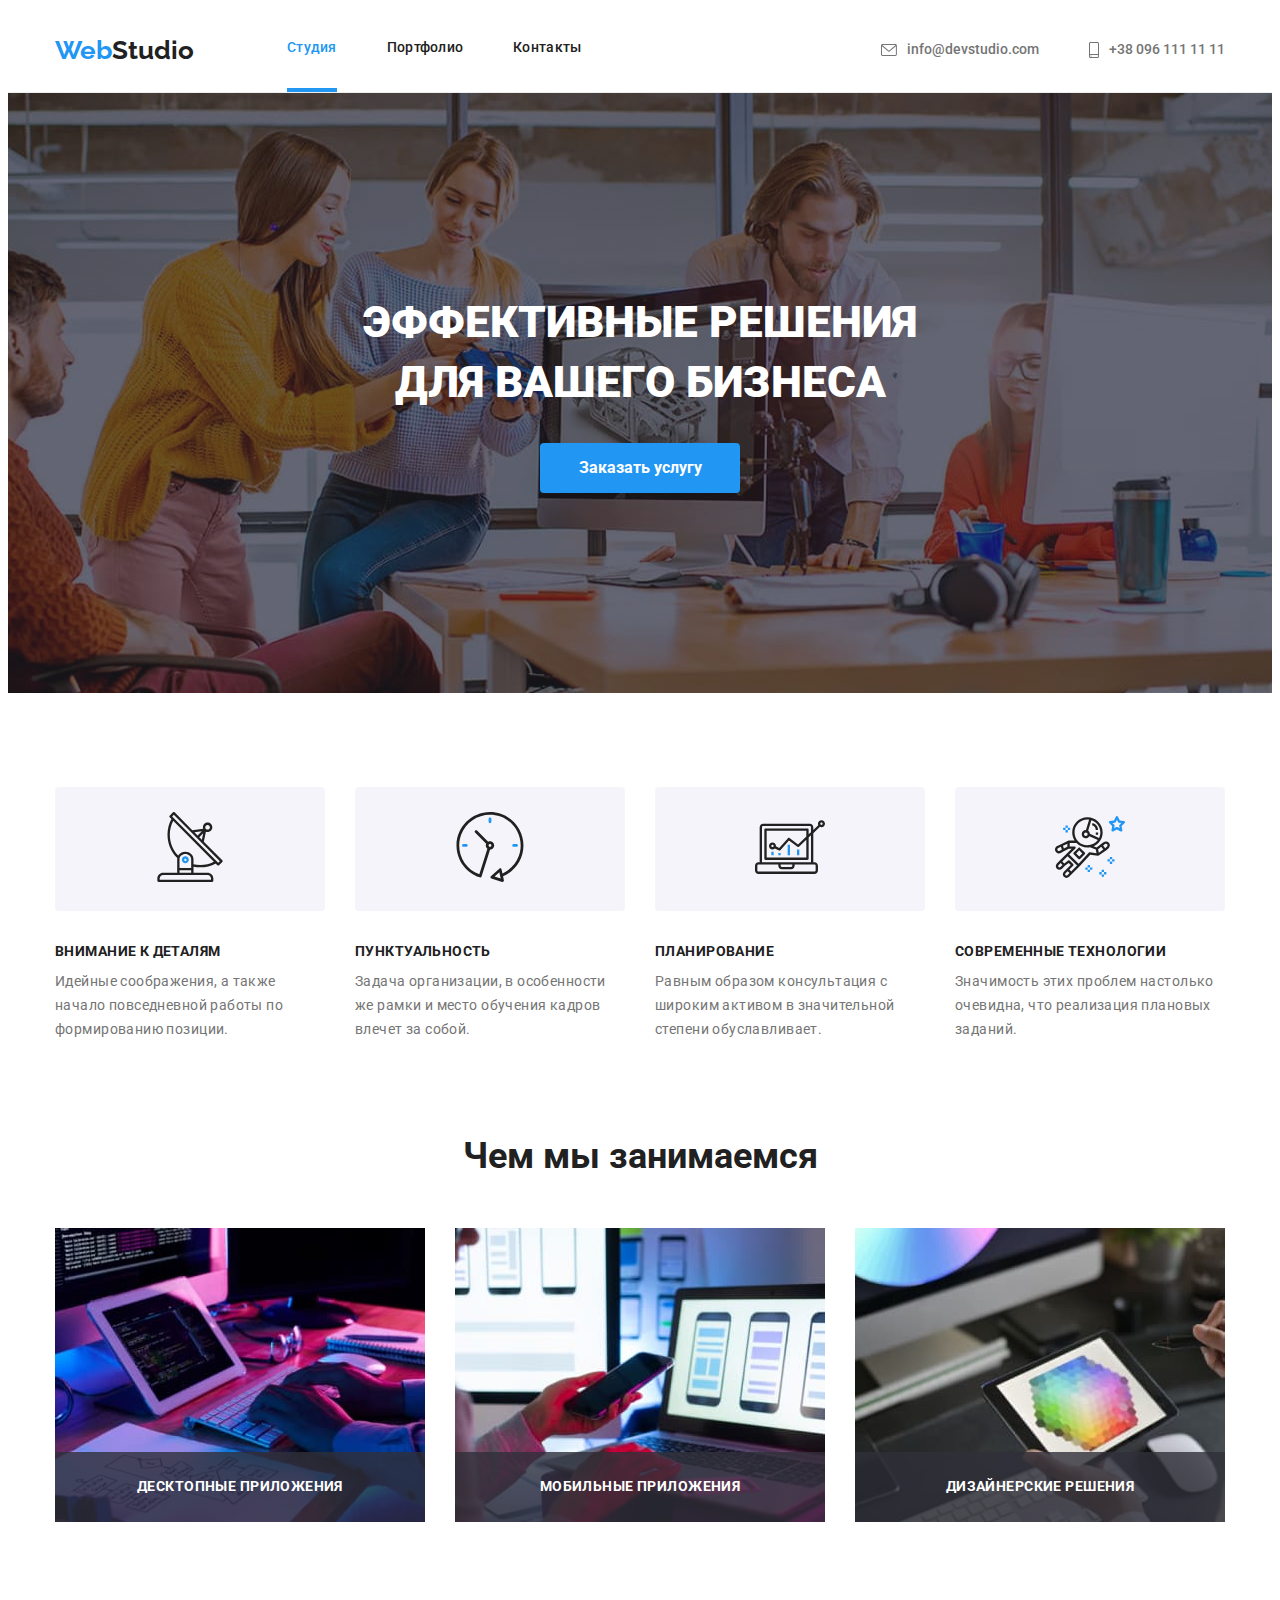
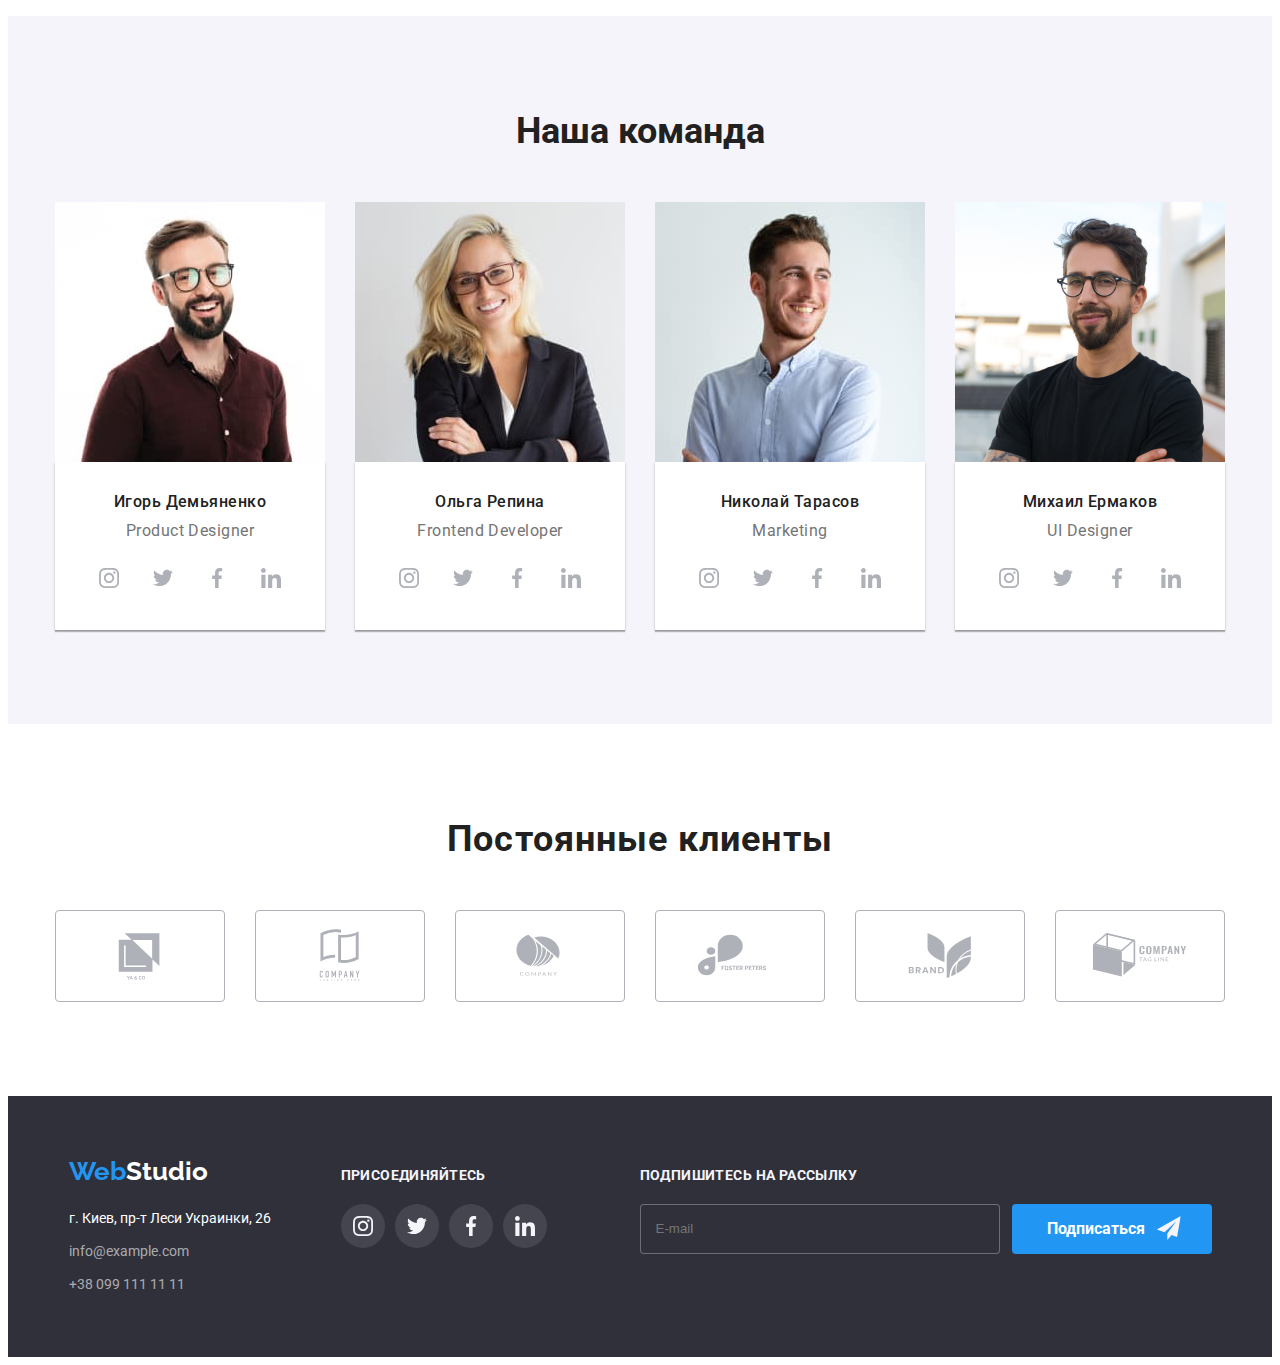
==== commit 9ac825df: "1st commit" ====
--- a/index.html
+++ b/index.html
@@ -525,6 +525,7 @@
                 class="user-comments-area"
                 name="user-comments"
                 id="user-comments"
+                placeholder="Введите текст"
               ></textarea>
             </div>
           </div>
--- a/css/styles.css
+++ b/css/styles.css
@@ -212,6 +212,7 @@
   color: var(--bgc-additional);
   cursor: pointer;
   text-align: center;
+  border: none;
 }
 
 .button-portfolio:focus {
@@ -721,6 +722,7 @@
   padding-bottom: 10px;
   padding-left: 30px;
   padding-right: 62px;
+  text-align: center;
 
   font-family: inherit;
   font-weight: 700;
@@ -729,7 +731,8 @@
   background-color: var(--brand-color);
   color: var(--bgc-additional);
   cursor: pointer;
-  text-align: center;
+  outline: none;
+  border: none;
 }
 .button-subscribe-main {
   position: relative;
@@ -799,6 +802,7 @@
 
   width: 18px;
   height: 18px;
+  transition: fill 250ms cubic-bezier(0.4, 0, 0.2, 1);
 }
 
 .modal-user-title {
@@ -856,6 +860,7 @@
   outline: none;
   border: 1px solid rgba(33, 33, 33, 0.2);
   border-radius: 4px;
+  transition: border 250ms cubic-bezier(0.4, 0, 0.2, 1);
 }
 .input:hover,
 .input:focus,
@@ -882,10 +887,21 @@
   width: 100%;
   height: 120px;
   resize: none;
+  padding: 12px 16px;
 
   outline: none;
   border: 1px solid rgba(33, 33, 33, 0.2);
   border-radius: 4px;
+}
+.user-comments-area::placeholder {
+  font-family: Roboto;
+  font-style: normal;
+  font-weight: 500;
+  font-size: 12px;
+  line-height: (14 / 12);
+  letter-spacing: 0.01em;
+
+  color: rgba(117, 117, 117, 0.5);
 }
 .modal-checkbox {
   margin-bottom: 30px;
@@ -895,6 +911,7 @@
 .icon-vector {
   position: absolute;
   top: 0;
+  left: 0;
   transform: translateY(20%);
   z-index: 1;
   border-radius: 2px;
@@ -902,6 +919,7 @@
 .icon-border {
   position: absolute;
   top: 0;
+  left: 0;
   transform: translateY(20%);
 
   display: flex;
@@ -913,6 +931,9 @@
   border-radius: 2px;
 }
 .accept {
+  display: flex;
+  justify-content: center;
+  align-items: center;
   position: relative;
   font-family: Roboto;
   font-style: normal;
@@ -974,4 +995,5 @@
   background-color: #188ce8;
   box-shadow: 0px 4px 4px rgba(0, 0, 0, 0.15);
   border-radius: 4px;
-}
+  border: none;
+}
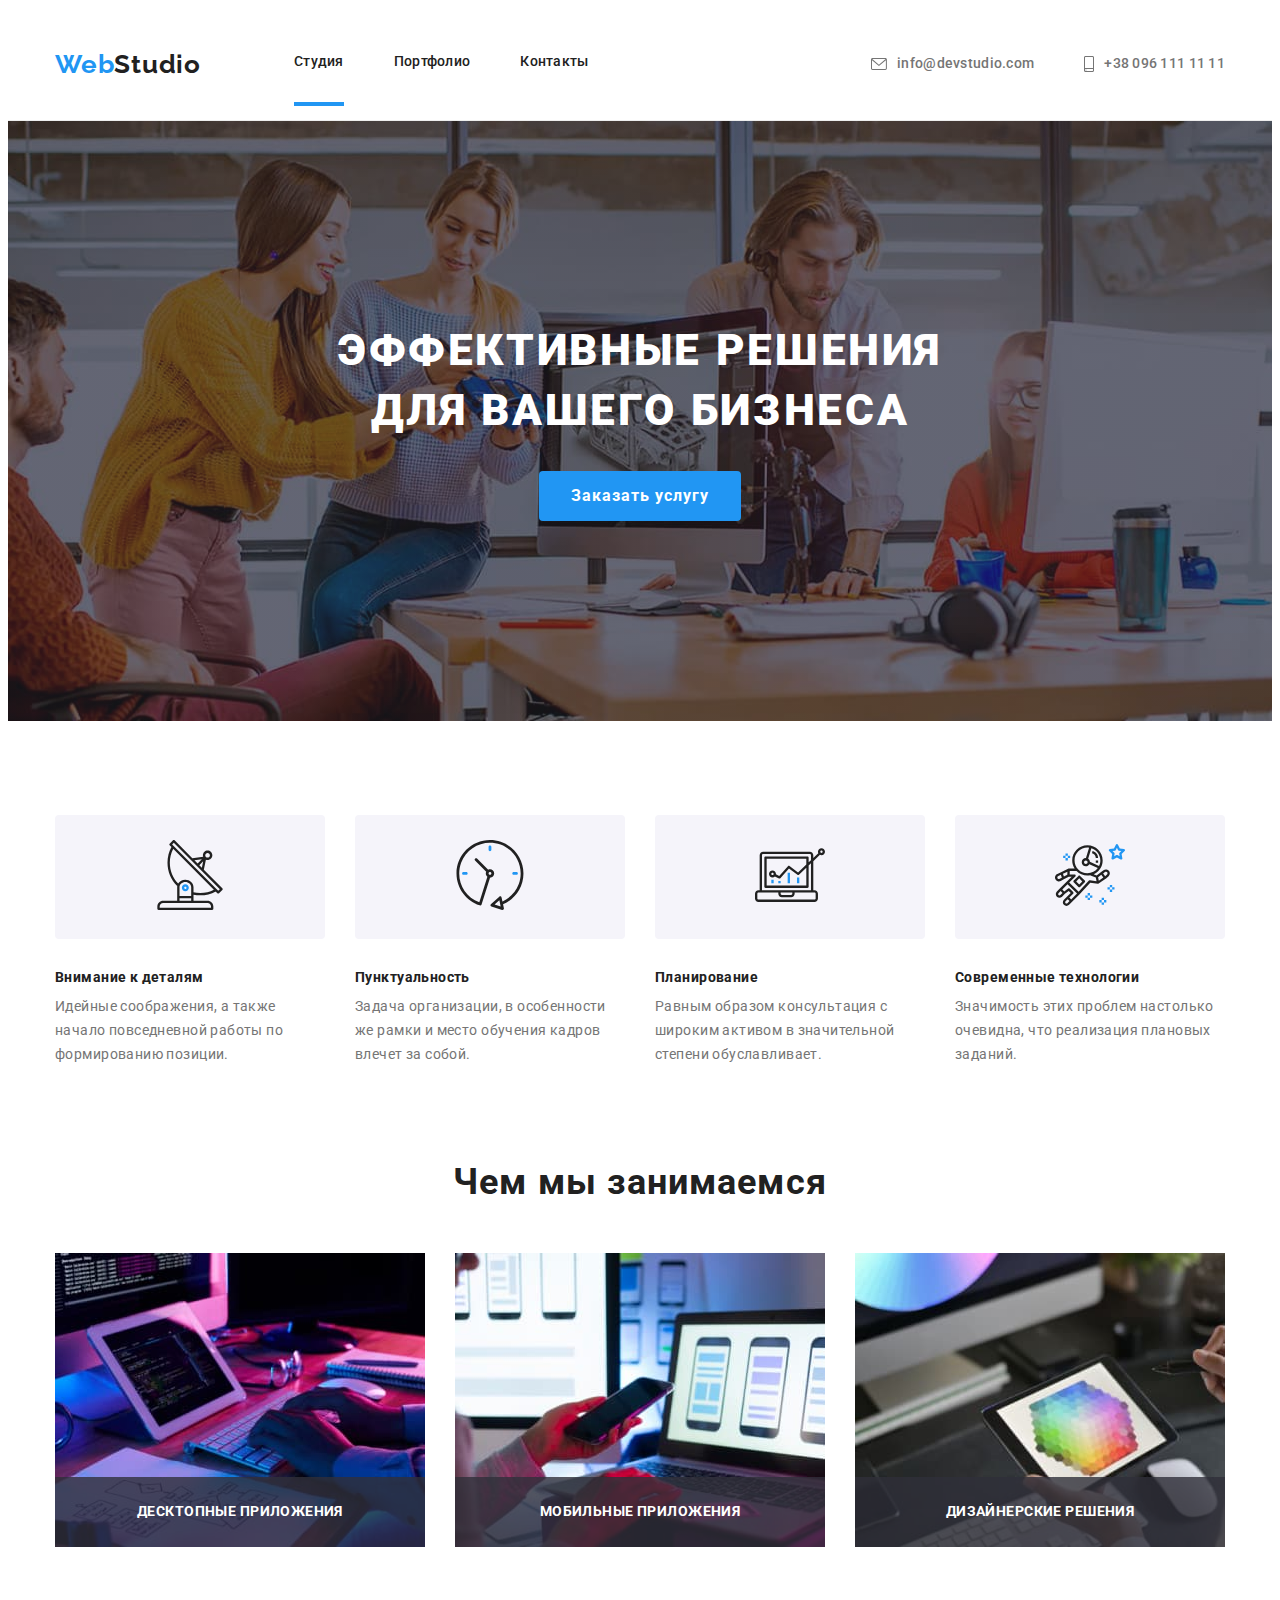
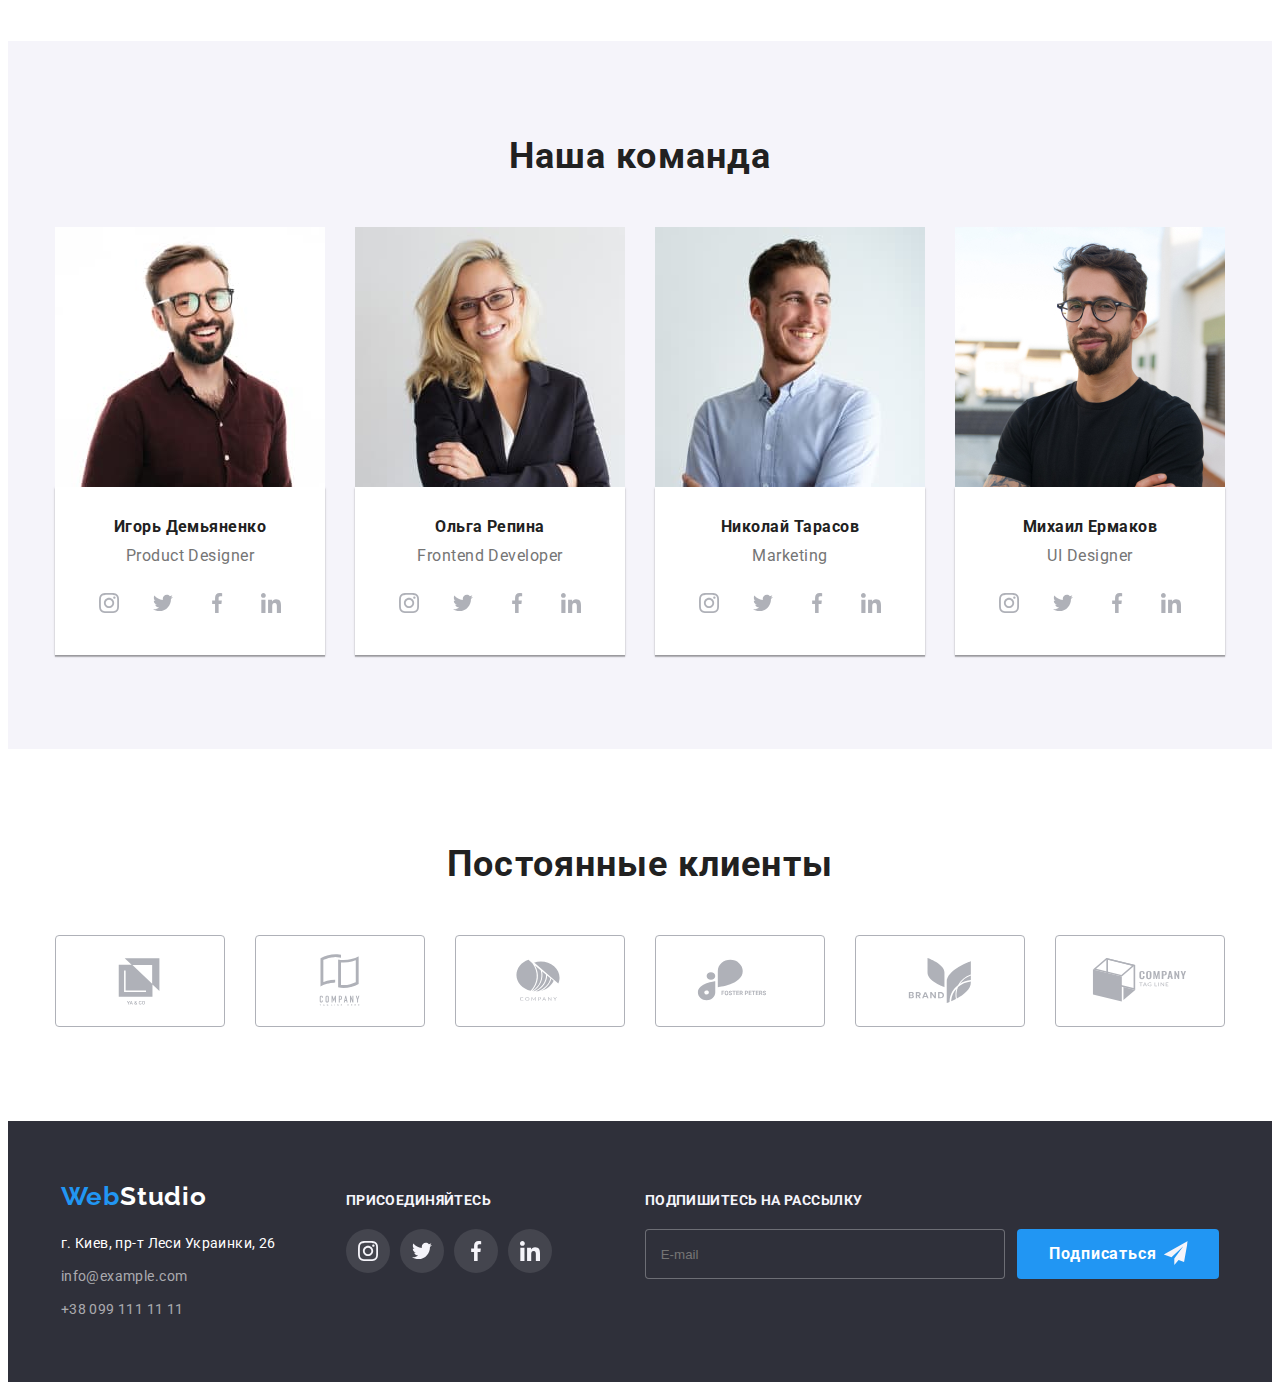
==== commit 82f592d8: "Finish 07" ====
--- a/index.html
+++ b/index.html
@@ -17,42 +17,47 @@
       href="https://fonts.googleapis.com/css2?family=Raleway:wght@700&family=Roboto:wght@400;500;700;900&display=swap"
       rel="stylesheet"
     />
-    <link rel="stylesheet" href="./css/reset.css" />
-    <link rel="stylesheet" href="./css/styles.css" />
+    <link rel="stylesheet" href="./css/main.min.css" />
     <title>Студия</title>
   </head>
   <body>
     <!--zzzzzz HEADER zzzzzz-->
     <header class="header">
-      <div class="container main-header">
-        <a class="header-logo logo" href="index.html"
-          ><span class="logo-web">Web</span>Studio</a
+      <div class="container header__wrap">
+        <a class="logo logo--header" href="index.html"
+          ><span class="logo__img">Web</span>Studio</a
         >
         <nav>
-          <ul class="nav-list">
-            <li class="nav-item">
-              <a class="nav-item-link current-link" href="index.html">Студия</a>
-            </li>
-            <li class="nav-item">
-              <a class="nav-item-link" href="portfolio.html">Портфолио</a>
-            </li>
-            <li class="nav-item">
-              <a class="nav-item-link" href="#">Контакты</a>
+          <ul class="navigation">
+            <li class="navigation__item">
+              <a class="navigation__link current-link" href="index.html"
+                >Студия</a
+              >
+            </li>
+            <li class="navigation__item">
+              <a class="navigation__link" href="portfolio.html">Портфолио</a>
+            </li>
+            <li class="navigation__item">
+              <a class="navigation__link" href="#">Контакты</a>
             </li>
           </ul>
         </nav>
-        <ul class="contact-list">
-          <li class="contact-item envelope">
-            <a class="contact-item-link" href="mailto:info@devstudio.com"
-              ><svg class="icon-envelope" width="16px" height="12px">
+        <ul class="contacts">
+          <li class="contacts__item">
+            <a class="contacts__link" href="mailto:info@devstudio.com"
+              ><svg class="contacts__icon-envelope" width="16px" height="12px">
                 <use href="./images/icon.svg#icon-envelope"></use>
               </svg>
               info@devstudio.com</a
             >
           </li>
-          <li class="contact-item">
-            <a class="contact-item-link" href="tel:+380961111111"
-              ><svg class="icon-smartphone" width="10px" height="16px">
+          <li class="contacts__item">
+            <a class="contacts__link" href="tel:+380961111111"
+              ><svg
+                class="contacts__icon-smartphone"
+                width="10px"
+                height="16px"
+              >
                 <use href="./images/icon.svg#icon-smartphone"></use>
               </svg>
               +38 096 111 11 11
@@ -65,64 +70,65 @@
     <main>
       <!--zzzzzz HERO zzzzzz-->
       <section class="hero">
-        <div class="container div-hero">
-          <h1 class="hero-title">
+        <div class="container">
+          <h1 class="hero__title">
             Эффективные решения <br />
             для вашего бизнеса
           </h1>
-          <button class="hero-button" type="button" data-modal-open>
+
+          <button class="main-btn" type="button" data-modal-open>
             Заказать услугу
           </button>
         </div>
       </section>
       <!--zzzzzz STUDIO ADVANTAGES zzzzzz-->
-      <section class="studio-advantages">
+      <section class="advantages">
         <div class="container">
-          <ul class="studio-advantages-list">
-            <li class="studio-advantages-item list">
-              <div class="studio-adnvatages-icons">
-                <svg class="advantages-icon">
+          <ul class="card-set benefits">
+            <li class="card-set__item benefits__item">
+              <div class="benefits__wrap">
+                <svg width="70" height="70">
                   <use href="images/icon.svg#icon-antenna"></use>
                 </svg>
               </div>
-              <h3 class="studio-advantages-title">Внимание к деталям</h3>
-              <p class="studio-advantages-desctiption">
+              <h3 class="benefits__title">Внимание к деталям</h3>
+              <p class="benefits__desctiption">
                 Идейные соображения, а также начало повседневной работы по
                 формированию позиции.
               </p>
             </li>
-            <li class="studio-advantages-item list">
-              <div class="studio-adnvatages-icons">
-                <svg class="advantages-icon">
+            <li class="card-set__item benefits__item">
+              <div class="benefits__wrap">
+                <svg width="70" height="70">
                   <use href="images/icon.svg#icon-clock"></use>
                 </svg>
               </div>
-              <h3 class="studio-advantages-title">Пунктуальность</h3>
-              <p class="studio-advantages-desctiption">
+              <h3 class="benefits__title">Пунктуальность</h3>
+              <p class="benefits__desctiption">
                 Задача организации, в особенности же рамки и место обучения
                 кадров влечет за собой.
               </p>
             </li>
-            <li class="studio-advantages-item list">
-              <div class="studio-adnvatages-icons">
-                <svg class="advantages-icon">
+            <li class="card-set__item benefits__item">
+              <div class="benefits__wrap">
+                <svg width="70" height="70">
                   <use href="images/icon.svg#icon-diagram"></use>
                 </svg>
               </div>
-              <h3 class="studio-advantages-title">Планирование</h3>
-              <p class="studio-advantages-desctiption">
+              <h3 class="benefits__title">Планирование</h3>
+              <p class="benefits__desctiption">
                 Равным образом консультация с широким активом в значительной
                 степени обуславливает.
               </p>
             </li>
-            <li class="studio-advantages-item list">
-              <div class="studio-adnvatages-icons">
-                <svg class="advantages-icon">
+            <li class="card-set__item benefits__item">
+              <div class="benefits__wrap">
+                <svg class="benefits__icon">
                   <use href="images/icon.svg#icon-astronaut"></use>
                 </svg>
               </div>
-              <h3 class="studio-advantages-title">Современные технологии</h3>
-              <p class="studio-advantages-desctiption">
+              <h3 class="benefits__title">Современные технологии</h3>
+              <p class="benefits__desctiption">
                 Значимость этих проблем настолько очевидна, что реализация
                 плановых заданий.
               </p>
@@ -131,196 +137,195 @@
         </div>
       </section>
       <!--zzzzzz WHAT WE DO - (WWD) zzzzzz-->
-      <section class="wwd-main">
+      <section class="wwd-wrap">
         <div class="container">
-          <h2 class="wwd-title">Чем мы занимаемся</h2>
-          <ul class="wwd-list">
-            <li class="wwd-item">
-              <div class="wwd-item-thumb">
+          <h2 class="wwd-wrap__title">Чем мы занимаемся</h2>
+          <ul class="card-set">
+            <li class="card-set__item">
+              <div class="example">
                 <img
-                  class="wwd-item-img"
                   src="./images/website-for-pc.jpg"
-                  alt="developing website for pc"
+                  alt="разработка вебсайтов для пк"
                   width="370"
                 />
-                <span class="wwd-item-text">Десктопные приложения</span>
-              </div>
-            </li>
-            <li class="wwd-item">
-              <div class="wwd-item-thumb">
+                <span class="example__description">Десктопные приложения</span>
+              </div>
+            </li>
+            <li class="card-set__item">
+              <div class="example">
                 <img
                   src="./images/website-for-mobile.jpg"
-                  alt="developing website for mobile"
+                  alt="разработка вебсайтов для мобильных устройств"
                   width="370"
                 />
-                <span class="wwd-item-text">Мобильные приложения</span>
-              </div>
-            </li>
-            <li class="wwd-item">
-              <div class="wwd-item-thumb">
+                <span class="example__description">Мобильные приложения</span>
+              </div>
+            </li>
+            <li class="card-set__item">
+              <div class="example">
                 <img
                   src="./images/website-for-tab.jpg"
-                  alt="developing website for tab"
+                  alt="разработка вебсайтов для планшетов"
                   width="370"
                 />
-                <span class="wwd-item-text">Дизайнерские решения</span>
+                <span class="example__description">Дизайнерские решения</span>
               </div>
             </li>
           </ul>
         </div>
       </section>
 
-      <!--zzzzzz OUR TEAM zzzzzz-->
-      <section class="our-team">
+      <!--zzzzzz TEAM zzzzzz-->
+      <section class="team">
         <div class="container">
-          <h2 class="team-title">Наша команда</h2>
-          <ul class="team-list">
-            <li class="team-item">
+          <h2 class="team__title">Наша команда</h2>
+          <ul class="card-set">
+            <li class="card-set__item product">
               <img
                 src="./images/photo-ihor-demyanenko.jpg"
                 alt="photo of Ihor Demyanenko"
                 width="270"
               />
-              <div class="team-info">
-                <h3 class="team-names">Игорь Демьяненко</h3>
-                <p class="team-positions">Product Designer</p>
-                <ul class="team-social-list">
-                  <li class="team-social-item">
-                    <a href="" class="team-social-link">
-                      <svg class="team-social-icon" width="20" height="20">
+              <div class="product__wrap">
+                <h3 class="product__title">Игорь Демьяненко</h3>
+                <p class="product__description">Product Designer</p>
+                <ul class="social">
+                  <li class="social__item">
+                    <a href="" class="social__link">
+                      <svg width="20" height="20">
                         <use href="images/icon.svg#icon-instagram"></use>
                       </svg>
                     </a>
                   </li>
-                  <li class="team-social-item">
-                    <a href="" class="team-social-link"
-                      ><svg class="team-social-icon" width="20" height="20">
+                  <li class="social__item">
+                    <a href="" class="social__link"
+                      ><svg width="20" height="20">
                         <use href="images/icon.svg#icon-twitter"></use></svg
                     ></a>
                   </li>
-                  <li class="team-social-item">
-                    <a href="" class="team-social-link"
-                      ><svg class="team-social-icon" width="20" height="20">
+                  <li class="social__item">
+                    <a href="" class="social__link"
+                      ><svg width="20" height="20">
                         <use href="images/icon.svg#icon-facebook"></use></svg
                     ></a>
                   </li>
-                  <li class="team-social-item">
-                    <a href="" class="team-social-link"
-                      ><svg class="team-social-icon" width="20" height="20">
+                  <li class="social__item">
+                    <a href="" class="social__link"
+                      ><svg width="20" height="20">
                         <use href="images/icon.svg#icon-linkedin"></use></svg
                     ></a>
                   </li>
                 </ul>
               </div>
             </li>
-            <li class="team-item">
+            <li class="card-set__item">
               <img
                 src="./images/photo-olga-repina.jpg"
                 alt="photo of Olga Repina"
                 width="270"
               />
-              <div class="team-info">
-                <h3 class="team-names">Ольга Репина</h3>
-                <p class="team-positions">Frontend Developer</p>
-                <ul class="team-social-list">
-                  <li class="team-social-item">
-                    <a href="" class="team-social-link">
-                      <svg class="team-social-icon" width="20" height="20">
+              <div class="product__wrap">
+                <h3 class="product__title">Ольга Репина</h3>
+                <p class="product__description">Frontend Developer</p>
+                <ul class="social">
+                  <li class="social__item">
+                    <a href="" class="social__link">
+                      <svg width="20" height="20">
                         <use href="images/icon.svg#icon-instagram"></use>
                       </svg>
                     </a>
                   </li>
-                  <li class="team-social-item">
-                    <a href="" class="team-social-link"
-                      ><svg class="team-social-icon" width="20" height="20">
+                  <li class="social__item">
+                    <a href="" class="social__link"
+                      ><svg width="20" height="20">
                         <use href="images/icon.svg#icon-twitter"></use></svg
                     ></a>
                   </li>
-                  <li class="team-social-item">
-                    <a href="" class="team-social-link"
-                      ><svg class="team-social-icon" width="20" height="20">
+                  <li class="social__item">
+                    <a href="" class="social__link"
+                      ><svg width="20" height="20">
                         <use href="images/icon.svg#icon-facebook"></use></svg
                     ></a>
                   </li>
-                  <li class="team-social-item">
-                    <a href="" class="team-social-link"
-                      ><svg class="team-social-icon" width="20" height="20">
+                  <li class="social__item">
+                    <a href="" class="social__link"
+                      ><svg width="20" height="20">
                         <use href="images/icon.svg#icon-linkedin"></use></svg
                     ></a>
                   </li>
                 </ul>
               </div>
             </li>
-            <li class="team-item">
+            <li class="card-set__item">
               <img
                 src="./images/photo-nikolay-tarasov.jpg"
                 alt="photo of Nikolay Tarasov"
                 width="270"
               />
-              <div class="team-info">
-                <h3 class="team-names">Николай Тарасов</h3>
-                <p class="team-positions">Marketing</p>
-                <ul class="team-social-list">
-                  <li class="team-social-item">
-                    <a href="" class="team-social-link">
-                      <svg class="team-social-icon" width="20" height="20">
+              <div class="product__wrap">
+                <h3 class="product__title">Николай Тарасов</h3>
+                <p class="product__description">Marketing</p>
+                <ul class="social">
+                  <li class="social__item">
+                    <a href="" class="social__link">
+                      <svg width="20" height="20">
                         <use href="images/icon.svg#icon-instagram"></use>
                       </svg>
                     </a>
                   </li>
-                  <li class="team-social-item">
-                    <a href="" class="team-social-link"
-                      ><svg class="team-social-icon" width="20" height="20">
+                  <li class="social__item">
+                    <a href="" class="social__link"
+                      ><svg width="20" height="20">
                         <use href="images/icon.svg#icon-twitter"></use></svg
                     ></a>
                   </li>
-                  <li class="team-social-item">
-                    <a href="" class="team-social-link"
-                      ><svg class="team-social-icon" width="20" height="20">
+                  <li class="social__item">
+                    <a href="" class="social__link"
+                      ><svg width="20" height="20">
                         <use href="images/icon.svg#icon-facebook"></use></svg
                     ></a>
                   </li>
-                  <li class="team-social-item">
-                    <a href="" class="team-social-link"
-                      ><svg class="team-social-icon" width="20" height="20">
+                  <li class="social__item">
+                    <a href="" class="social__link"
+                      ><svg width="20" height="20">
                         <use href="images/icon.svg#icon-linkedin"></use></svg
                     ></a>
                   </li>
                 </ul>
               </div>
             </li>
-            <li class="team-item">
+            <li class="card-set__item">
               <img
                 src="./images/photo-mihail-ermakov.jpg"
                 alt="photo of Mihail Ermakov"
                 width="270"
               />
-              <div class="team-info">
-                <h3 class="team-names">Михаил Ермаков</h3>
-                <p class="team-positions">UI Designer</p>
-                <ul class="team-social-list">
-                  <li class="team-social-item">
-                    <a href="" class="team-social-link">
-                      <svg class="team-social-icon" width="20" height="20">
+              <div class="product__wrap">
+                <h3 class="product__title">Михаил Ермаков</h3>
+                <p class="product__description">UI Designer</p>
+                <ul class="social">
+                  <li class="social__item">
+                    <a href="" class="social__link">
+                      <svg width="20" height="20">
                         <use href="images/icon.svg#icon-instagram"></use>
                       </svg>
                     </a>
                   </li>
-                  <li class="team-social-item">
-                    <a href="" class="team-social-link"
-                      ><svg class="team-social-icon" width="20" height="20">
+                  <li class="social__item">
+                    <a href="" class="social__link"
+                      ><svg width="20" height="20">
                         <use href="images/icon.svg#icon-twitter"></use></svg
                     ></a>
                   </li>
-                  <li class="team-social-item">
-                    <a href="" class="team-social-link"
-                      ><svg class="team-social-icon" width="20" height="20">
+                  <li class="social__item">
+                    <a href="" class="social__link"
+                      ><svg width="20" height="20">
                         <use href="images/icon.svg#icon-facebook"></use></svg
                     ></a>
                   </li>
-                  <li class="team-social-item">
-                    <a href="" class="team-social-link"
-                      ><svg class="team-social-icon" width="20" height="20">
+                  <li class="social__item">
+                    <a href="" class="social__link"
+                      ><svg width="20" height="20">
                         <use href="images/icon.svg#icon-linkedin"></use></svg
                     ></a>
                   </li>
@@ -333,46 +338,42 @@
       <!--zzzzzz CLIENTS zzzzzz-->
       <section class="clients">
         <div class="container">
-          <span class="clients-header">Постоянные клиенты</span>
-          <ul class="clients-list">
-            <li class="clients-item">
-              <a href="#" class="clients-link">
-                <svg class="clients-icon">
-                  <use
-                    href="images/icon.svg#icon-company1"
-                    width="106px"
-                    height="60px"
-                  ></use>
+          <span class="clients__title">Постоянные клиенты</span>
+          <ul class="card-set">
+            <li class="card-set__item company">
+              <a href="#" class="company__link">
+                <svg class="company__icon">
+                  <use href="images/icon.svg#icon-company1"></use>
                 </svg>
               </a>
             </li>
-            <li class="clients-item">
-              <a href="#" class="clients-link">
-                <svg class="clients-icon">
+            <li class="card-set__item company">
+              <a href="#" class="company__link">
+                <svg class="company__icon">
                   <use href="images/icon.svg#icon-company2"></use></svg
               ></a>
             </li>
-            <li class="clients-item">
-              <a href="#" class="clients-link">
-                <svg class="clients-icon">
+            <li class="card-set__item company">
+              <a href="#" class="company__link">
+                <svg class="company__icon">
                   <use href="images/icon.svg#icon-company3"></use></svg
               ></a>
             </li>
-            <li class="clients-item">
-              <a href="#" class="clients-link">
-                <svg class="clients-icon">
+            <li class="card-set__item company">
+              <a href="#" class="company__link">
+                <svg class="company__icon">
                   <use href="images/icon.svg#icon-company4"></use></svg
               ></a>
             </li>
-            <li class="clients-item">
-              <a href="#" class="clients-link">
-                <svg class="clients-icon">
+            <li class="card-set__item company">
+              <a href="#" class="company__link">
+                <svg class="company__icon">
                   <use href="images/icon.svg#icon-company5"></use></svg
               ></a>
             </li>
-            <li class="clients-item">
-              <a href="#" class="clients-link">
-                <svg class="clients-icon">
+            <li class="card-set__item company">
+              <a href="#" class="company__link">
+                <svg class="company__icon">
                   <use href="images/icon.svg#icon-company6"></use></svg
               ></a>
             </li>
@@ -382,58 +383,58 @@
     </main>
 
     <!--zzzzzz FOOTER zzzzzz-->
-    <footer class="footer-bgc">
-      <div class="container footer-main">
-        <div class="footer-left">
-          <a class="footer-logo logo" href="index.html"
-            ><span class="logo-web">Web</span
-            ><span class="footer-studio">Studio</span>
+    <footer class="footer">
+      <div class="footer__wrap container">
+        <div>
+          <a class="logo logo--footer" href="index.html"
+            ><span class="logo__img">Web</span
+            ><span class="logo__text--footer">Studio</span>
           </a>
           <address>
-            <ul class="adress-list">
-              <li class="footer-item">
-                <a class="footer-map" href=""
+            <ul class="adress">
+              <li class="adress__item">
+                <a class="adress__map" href=""
                   >г. Киев, пр-т Леси Украинки, 26</a
                 >
               </li>
-              <li class="footer-item">
-                <a class="footer-contacts" href="mailto:info@example.com"
+              <li class="adress__item">
+                <a class="adress__contacts" href="mailto:info@example.com"
                   >info@example.com</a
                 >
               </li>
-              <li class="footer-item">
-                <a class="footer-contacts" href="tel:+380991111111"
+              <li class="adress__item">
+                <a class="adress__contacts" href="tel:+380991111111"
                   >+38 099 111 11 11</a
                 >
               </li>
             </ul>
           </address>
         </div>
-        <div class="footer-middle">
-          <span class="footer-middle-title">присоединяйтесь</span>
-          <ul class="footer-middle-list">
-            <li class="footer-middle-item">
-              <a href="" class="footer-middle-link">
-                <svg class="footer-middle-icon" width="20" height="20">
+        <div class="footer-mid">
+          <span class="footer-mid__title">присоединяйтесь</span>
+          <ul class="social">
+            <li class="social__item">
+              <a href="" class="social__link social__link--color">
+                <svg width="20" height="20">
                   <use href="images/icon.svg#icon-instagram"></use>
                 </svg>
               </a>
             </li>
-            <li class="footer-middle-item">
-              <a href="" class="footer-middle-link"
-                ><svg class="footer-middle-icon" width="20" height="20">
+            <li class="social__item">
+              <a href="" class="social__link social__link--color"
+                ><svg width="20" height="20">
                   <use href="images/icon.svg#icon-twitter"></use></svg
               ></a>
             </li>
-            <li class="footer-middle-item">
-              <a href="" class="footer-middle-link"
-                ><svg class="footer-middle-icon" width="20" height="20">
+            <li class="social__item">
+              <a href="" class="social__link social__link--color"
+                ><svg width="20" height="20">
                   <use href="images/icon.svg#icon-facebook"></use></svg
               ></a>
             </li>
-            <li class="footer-middle-item">
-              <a href="" class="footer-middle-link"
-                ><svg class="footer-middle-icon" width="20" height="20">
+            <li class="social__item">
+              <a href="" class="social__link social__link--color"
+                ><svg width="20" height="20">
                   <use href="images/icon.svg#icon-linkedin"></use></svg
               ></a>
             </li>
@@ -441,20 +442,20 @@
         </div>
         <div class="footer-subscribe">
           <form action="#">
-            <label for="user-email-footer" class="user-email-label"
+            <label for="user-email-footer" class="footer-subscribe__label"
               >Подпишитесь на рассылку</label
             >
-            <div class="button-subscribe-main">
+            <div class="subscribe">
               <input
                 type="email"
                 id="user-email-footer"
                 class="user-email-input"
                 placeholder="E-mail"
               />
-              <button type="submit" class="button-subscribe">
+              <button type="submit" class="main-btn subscribe__btn">
                 Подписаться
               </button>
-              <svg class="button-subscribe-svg" width="24px" height="24px">
+              <svg class="subscribe__icon" width="24px" height="24px">
                 <use href="images/icon.svg#icon-send"></use>
               </svg>
             </div>
@@ -538,7 +539,7 @@
               name="accept"
               value="accept"
               id="accept"
-              class="input-check hiden"
+              class="input-check hidden"
             /><svg class="icon-vector" width="16">
               <use href="images/icon.svg#icon-vector"></use></svg
             ><span class="icon-border"></span
--- a/css/main.min.css
+++ b/css/main.min.css
@@ -0,0 +1,2 @@
+p,h1,h2,h3,h4,h5,h6{margin:0px}a{text-decoration:none}button{cursor:pointer}img{display:block}:root{--main-text-color: #212121;--additional-text-color: #757575;--brand-color: #2196f3;--hover-color: #2196f3;--bgc-total: #2f303a;--bgc-additional: #ffffff;--bgc-button-portfolio: #f5f4fa}html{-webkit-box-sizing:border-box;box-sizing:border-box}*,*::before,*::after{-webkit-box-sizing:inherit;box-sizing:inherit}body{font-family:"Roboto", "Verdana", "Tahoma", sans-serif;font-style:normal;font-weight:400}.container{margin:0px auto;padding-left:15px;padding-right:15px;width:1200px}.hidden{opacity:0;font-size:0px;line-height:0px;display:none;color:transparent;visibility:hidden;overflow:hidden;width:0px;height:0px}.current-link{color:var(--hover-color);border-bottom:4px solid var(--hover-color)}.navigation,.social,.card-set,.switch,.images-studio,.adress{margin:0 auto;padding:0px;list-style:none}.social,.social__link,.main-btn,.card-set{display:-webkit-box;display:-ms-flexbox;display:flex;-webkit-box-pack:center;-ms-flex-pack:center;justify-content:center;-webkit-box-align:center;-ms-flex-align:center;align-items:center}.logo{font-family:"Raleway";font-style:normal;font-weight:700;font-size:26px;line-height:1.19;letter-spacing:.03em;color:var(--main-text-color)}.logo--header{display:block;margin-right:93px}.logo__img{display:inline-block;color:var(--brand-color)}.logo--footer{display:block;margin-bottom:20px}.logo__text--footer{color:var(--bgc-additional)}.navigation{display:-webkit-box;display:-ms-flexbox;display:flex}.navigation__item{position:relative}.navigation__item+.navigation__item{margin-left:50px}.navigation__link{display:block;padding-top:32px;padding-right:0px;padding-left:0px;padding-bottom:32px;font-family:"Roboto";font-style:normal;font-weight:500;font-size:14px;line-height:1.14;letter-spacing:.02em;color:var(--main-text-color);-webkit-transition:color 250ms cubic-bezier(0.4, 0, 0.2, 1);transition:color 250ms cubic-bezier(0.4, 0, 0.2, 1)}.navigation__link:hover,.navigation__link:focus{color:var(--hover-color)}.navigation__link::after{content:"";display:block;position:absolute;left:0;bottom:0px;width:100%;height:4px;background-color:rgba(0,0,0,0);-webkit-transition:background-color 250ms cubic-bezier(0.4, 0, 0.2, 1);transition:background-color 250ms cubic-bezier(0.4, 0, 0.2, 1)}.navigation__link:hover::after{background-color:var(--hover-color)}.social__item{width:44px;height:44px}.social__item+.social__item{margin-left:10px}.social__link{width:100%;height:100%;background-color:transparent;border-radius:50%;fill:#afb1b8}.social__link:hover,.social__link:focus{outline:none;background-color:#2196f3;fill:white;-webkit-transition:fill 250ms cubic-bezier(0.4, 0, 0.2, 1);transition:fill 250ms cubic-bezier(0.4, 0, 0.2, 1)}.social__link--color{background-color:rgba(255,255,255,0.1);-webkit-transition:background-color 250ms cubic-bezier(0.4, 0, 0.2, 1);transition:background-color 250ms cubic-bezier(0.4, 0, 0.2, 1);fill:var(--bgc-button-portfolio)}.social__link--color:hover,.social__link--color:focus{background-color:#2196f3;outline:none}.main-btn{margin:0 auto;min-width:200px;border-radius:4px;padding:10px 32px;font-family:"Roboto";font-style:normal;font-weight:700;font-size:16px;line-height:1.88;letter-spacing:.06em;background-color:var(--brand-color);color:var(--bgc-additional);cursor:pointer;border:none}.subscribe__btn{padding-right:62px}.card-set__item+.card-set__item{margin-left:30px}.header{border-bottom:1px solid #eeeeee}.header__wrap{display:-webkit-box;display:-ms-flexbox;display:flex;-webkit-box-align:center;-ms-flex-align:center;align-items:center}.contacts{display:-webkit-box;display:-ms-flexbox;display:flex;margin-left:auto}.contacts__item{display:-webkit-box;display:-ms-flexbox;display:flex;-webkit-box-pack:right;-ms-flex-pack:right;justify-content:right;-webkit-box-align:center;-ms-flex-align:center;align-items:center;border:1px}.contacts__item+.contacts__item{margin-left:50px}.contacts__link{display:-webkit-box;display:-ms-flexbox;display:flex;-webkit-box-align:center;-ms-flex-align:center;align-items:center;padding-top:32px;padding-bottom:32px;font-family:"Roboto";font-style:normal;font-weight:500;font-size:14px;line-height:1.14;letter-spacing:.02em;color:var(--additional-text-color);-webkit-transition:color 250ms cubic-bezier(0.4, 0, 0.2, 1);transition:color 250ms cubic-bezier(0.4, 0, 0.2, 1)}.contacts__link:hover,.contacts__link:focus{color:var(--hover-color)}.contacts__icon-envelope{margin-right:10px;width:16px;height:12px;fill:currentColor}.contacts__icon-smartphone{width:10px;height:16px;margin-right:10px;fill:currentColor}.hero{margin:0px auto;max-width:1600px;padding-top:200px;padding-bottom:200px;text-align:center;background-image:-webkit-gradient(linear, left top, left bottom, from(rgba(47,48,58,0.4)), to(rgba(47,48,58,0.4))),url(../images/hero-optimized.jpg);background-image:linear-gradient(rgba(47,48,58,0.4), rgba(47,48,58,0.4)),url(../images/hero-optimized.jpg);background-repeat:no-repeat;background-position:center;background-size:cover;background-color:#c4c4c4}.hero__title{margin:0px auto;margin-bottom:30px;font-family:"Roboto";font-style:normal;font-weight:900;font-size:44px;line-height:1.36;letter-spacing:.06em;text-transform:uppercase;color:var(--bgc-additional)}.advantages{padding-top:94px;padding-bottom:94px}.benefits__wrap{margin-bottom:30px;padding-top:25px;padding-bottom:25px;padding-right:100px;padding-left:100px;text-align:center;background-color:#f5f4fa;border-radius:4px}.benefits__title{margin-bottom:10px;font-family:"Roboto";font-style:normal;font-weight:700;font-size:14px;line-height:1.17;letter-spacing:.03em;color:var(--main-text-color)}.benefits__item{width:270px}.benefits__icon{width:70px;height:70px}.benefits__desctiption{text-align:start;font-family:"Roboto";font-style:normal;font-weight:400;font-size:14px;line-height:1.71;letter-spacing:.03em;color:var(--additional-text-color)}.wwd-wrap{padding-bottom:94px}.wwd-wrap__title{margin-bottom:50px;text-align:center;font-family:"Roboto";font-style:normal;font-weight:700;font-size:36px;line-height:1.17;letter-spacing:.03em;color:var(--main-text-color)}.example{position:relative}.example__description{position:absolute;bottom:0;width:100%;padding-top:27px;padding-bottom:27px;text-align:center;font-family:"Roboto";font-style:normal;font-weight:700;font-size:14px;line-height:1.14;letter-spacing:.03em;text-transform:uppercase;color:#ffffff;background-color:rgba(47,48,58,0.8)}.team{padding-top:94px;padding-bottom:94px;background-color:#f5f4fa}.team__title{display:block;margin-bottom:50px;text-align:center;font-family:"Roboto";font-style:normal;font-weight:700;font-size:36px;line-height:1.17;letter-spacing:.03em;color:var(--main-text-color)}.product__wrap{padding-top:30px;padding-bottom:30px;background-color:#ffffff;-webkit-box-shadow:0px 1px 3px rgba(0,0,0,0.12),0px 1px 1px rgba(0,0,0,0.14),0px 2px 1px rgba(0,0,0,0.2);box-shadow:0px 1px 3px rgba(0,0,0,0.12),0px 1px 1px rgba(0,0,0,0.14),0px 2px 1px rgba(0,0,0,0.2)}.product__title{margin-bottom:10px;text-align:center;font-family:"Roboto";font-style:normal;font-weight:700;font-size:16px;line-height:1.19;letter-spacing:.03em;color:var(--main-text-color)}.product__description{margin-bottom:16px;text-align:center;font-family:"Roboto";font-style:normal;font-weight:400;font-size:16px;line-height:1.19;letter-spacing:.03em;color:var(--additional-text-color)}.clients{padding-top:94px;padding-bottom:94px;text-align:center}.clients__title{display:inline-block;margin-bottom:50px;text-align:center;font-family:"Roboto";font-style:normal;font-weight:700;font-size:36px;line-height:1.17;letter-spacing:.03em;color:var(--main-text-color)}.company{display:-webkit-box;display:-ms-flexbox;display:flex;-webkit-box-align:center;-ms-flex-align:center;align-items:center;-webkit-box-pack:center;-ms-flex-pack:center;justify-content:center;width:170px;height:92px}.company ~ .company{margin-left:30px}.company__link{display:-webkit-box;display:-ms-flexbox;display:flex;-webkit-box-align:center;-ms-flex-align:center;align-items:center;-webkit-box-pack:center;-ms-flex-pack:center;justify-content:center;width:100%;height:100%;border:1px solid #afb1b8;border-radius:4px;cursor:pointer;color:#afb1b8;-webkit-transition:border 250ms cubic-bezier(0.4, 0, 0.2, 1),color 250ms cubic-bezier(0.4, 0, 0.2, 1);transition:border 250ms cubic-bezier(0.4, 0, 0.2, 1),color 250ms cubic-bezier(0.4, 0, 0.2, 1)}.company__link:hover,.company__link:focus{outline:none;border:1px solid var(--hover-color);color:var(--hover-color)}.company__icon{width:106px;height:60px;fill:currentColor}.projects-photo{padding-top:94px;padding-bottom:94px}.switch{display:-webkit-box;display:-ms-flexbox;display:flex;-webkit-box-pack:center;-ms-flex-pack:center;justify-content:center;margin-bottom:50px}.switch__item+.switch__item{margin-left:8px}.switch__btn{padding-top:6px;padding-bottom:6px;padding-left:22px;padding-right:22px;border:none;border-radius:4px;text-align:center;font-family:"Roboto";font-style:normal;font-weight:500;font-size:16px;line-height:1.63;letter-spacing:.03em;color:var(--main-text-color);background-color:var(--bgc-button-portfolio);-webkit-transition:color 250ms cubic-bezier(0.4, 0, 0.2, 1),background-color 250ms cubic-bezier(0.4, 0, 0.2, 1);transition:color 250ms cubic-bezier(0.4, 0, 0.2, 1),background-color 250ms cubic-bezier(0.4, 0, 0.2, 1)}.switch__btn:focus,.switch__btn:hover{background-color:var(--hover-color);color:var(--bgc-additional);outline:none}.images-studio{display:-webkit-box;display:-ms-flexbox;display:flex;-ms-flex-wrap:wrap;flex-wrap:wrap}.images-item{position:relative;margin-right:30px}.images-item:nth-child(3n){margin-right:0px}.images-item:nth-child(-n+6){margin-bottom:30px}.images-item:hover{-webkit-box-shadow:0px 4px 4px rgba(0,0,0,0.25);box-shadow:0px 4px 4px rgba(0,0,0,0.25)}.images-thumb{display:block;position:relative;overflow:hidden}.images-thumb-text{position:absolute;bottom:0;-webkit-transform:translateY(100%);transform:translateY(100%);opacity:0;-webkit-transition:opacity 250ms cubic-bezier(0.4, 0, 0.2, 1),-webkit-transform 250ms cubic-bezier(0.4, 0, 0.2, 1);transition:opacity 250ms cubic-bezier(0.4, 0, 0.2, 1),-webkit-transform 250ms cubic-bezier(0.4, 0, 0.2, 1);transition:transform 250ms cubic-bezier(0.4, 0, 0.2, 1),opacity 250ms cubic-bezier(0.4, 0, 0.2, 1);transition:transform 250ms cubic-bezier(0.4, 0, 0.2, 1),opacity 250ms cubic-bezier(0.4, 0, 0.2, 1),-webkit-transform 250ms cubic-bezier(0.4, 0, 0.2, 1);overflow:hidden;width:100%;height:100%;padding-top:63px;padding-bottom:63px;padding-left:24px;padding-right:24px;font-family:"Roboto";font-style:normal;font-weight:400;font-size:18px;line-height:1.55;letter-spacing:.03em;color:var(--bgc-additional);background-color:rgba(33,150,243,0.9)}.images-item:hover .images-thumb-text,.images-border{-webkit-transform:translateY(0);transform:translateY(0);opacity:1;-webkit-box-shadow:0px 1px 1px rgba(0,0,0,0.12),0px 4px 4px rgba(0,0,0,0.06),1px 4px 6px rgba(0,0,0,0.16);box-shadow:0px 1px 1px rgba(0,0,0,0.12),0px 4px 4px rgba(0,0,0,0.06),1px 4px 6px rgba(0,0,0,0.16)}.images-border{padding-top:20px;padding-bottom:20px;padding-left:24px;padding-right:24px;border-left:1px solid #eeeeee;border-right:1px solid #eeeeee;border-bottom:1px solid #eeeeee;-webkit-box-shadow:0;box-shadow:0;-webkit-transition:-webkit-box-shadow 250ms cubic-bezier(0.4, 0, 0.2, 1);transition:-webkit-box-shadow 250ms cubic-bezier(0.4, 0, 0.2, 1);transition:box-shadow 250ms cubic-bezier(0.4, 0, 0.2, 1);transition:box-shadow 250ms cubic-bezier(0.4, 0, 0.2, 1), -webkit-box-shadow 250ms cubic-bezier(0.4, 0, 0.2, 1)}.projects-title{font-family:"Roboto";font-style:normal;font-weight:700;font-size:18px;line-height:2;letter-spacing:.06em;color:var(--main-text-color)}.projects-description{font-family:"Roboto";font-style:normal;font-weight:400;font-size:16px;line-height:1.88;letter-spacing:.03em;color:var(--additional-text-color)}.footer{display:-webkit-box;display:-ms-flexbox;display:flex;-webkit-box-pack:center;-ms-flex-pack:center;justify-content:center;margin:0px auto;padding-top:60px;padding-bottom:60px;background-color:var(--bgc-total)}.footer__wrap{display:-webkit-box;display:-ms-flexbox;display:flex;-webkit-box-align:baseline;-ms-flex-align:baseline;align-items:baseline;-webkit-box-pack:center;-ms-flex-pack:center;justify-content:center}.adress__item:not(:last-child){margin-bottom:9px}.adress__map{font-family:"Roboto";font-style:normal;font-weight:400;font-size:14px;line-height:1.71;letter-spacing:.03em;color:var(--bgc-additional)}.adress__contacts{font-family:"Roboto";font-style:normal;font-weight:400;font-size:14px;line-height:1.71;letter-spacing:.03em;color:rgba(255,255,255,0.6)}.footer-mid{margin-left:70px}.footer-mid__title{display:inline-block;margin-bottom:20px;font-family:"Roboto";font-style:normal;font-weight:700;font-size:14px;line-height:1.14;letter-spacing:.03em;text-transform:uppercase;color:var(--bgc-button-portfolio)}.footer-mid__item{width:44px;height:44px}.footer-mid__item+.footer-mid__item{margin-left:10px}.footer-subscribe{margin-left:93px;fill:black}.footer-subscribe__label{display:block;margin-bottom:20px;font-family:"Roboto";font-style:normal;font-weight:700;font-size:14px;line-height:1.14;letter-spacing:.03em;text-transform:uppercase;color:var(--bgc-button-portfolio)}.user-email-input{width:360px;height:50px;margin-right:12px;padding:15px;color:var(--bgc-button-portfolio);border:1px solid rgba(255,255,255,0.3);border-radius:4px;background-color:var(--bgc-total)}.subscribe{position:relative;display:-webkit-box;display:-ms-flexbox;display:flex;text-align:center}.submit_wrap{position:absolute;margin-left:10px}.subscribe__icon{position:absolute;top:0;right:0;-webkit-transform:translate(-130%, 50%);transform:translate(-130%, 50%);fill:var(--bgc-button-portfolio)}.backdrop{position:fixed;top:0;left:0;width:100vw;height:100vw;background-color:rgba(0,0,0,0.2);opacity:1;-webkit-transition:opacity 500ms;transition:opacity 500ms}.backdrop.is-hidden{opacity:0;visibility:none;pointer-events:none}.modal-main{position:fixed;top:50%;left:50%;-webkit-transform:translate(-50%, -50%);transform:translate(-50%, -50%);padding:40px;background:#ffffff;-webkit-box-shadow:0px 1px 3px rgba(0,0,0,0.12),0px 1px 1px rgba(0,0,0,0.14),0px 2px 1px rgba(0,0,0,0.2);box-shadow:0px 1px 3px rgba(0,0,0,0.12),0px 1px 1px rgba(0,0,0,0.14),0px 2px 1px rgba(0,0,0,0.2);border-radius:4px}.modal-close-link{position:absolute;top:8px;right:8px;display:block;width:30px;height:30px;border-radius:50%;border:1px solid rgba(0,0,0,0.1)}.modal-close-link:hover .modal-close-icon{fill:var(--hover-color)}.modal-close-icon{position:absolute;top:5px;right:5px;width:18px;height:18px;-webkit-transition:fill 250ms cubic-bezier(0.4, 0, 0.2, 1);transition:fill 250ms cubic-bezier(0.4, 0, 0.2, 1)}.modal-user-title{display:block;margin-bottom:12px;font-family:"Roboto";font-style:normal;font-weight:700;font-size:20px;line-height:1.15;letter-spacing:.03em;color:var(--main-text-color)}.lable{display:block;margin-bottom:4px;font-family:"Roboto";font-style:normal;font-weight:500;font-size:12px;line-height:1.17;letter-spacing:.01em;color:#757575}.input-container{margin-bottom:10px}.input-container:last-child{margin-bottom:20px}.input-wrap{position:relative}.input{display:block;width:100%;height:40px;padding-left:30px;margin-bottom:10px;font-family:"Roboto";font-style:normal;font-weight:500;font-size:16px;line-height:1.15;letter-spacing:.03em;color:#212121;outline:none;border:1px solid rgba(33,33,33,0.2);border-radius:4px;-webkit-transition:border 250ms cubic-bezier(0.4, 0, 0.2, 1);transition:border 250ms cubic-bezier(0.4, 0, 0.2, 1)}.input:hover,.input:focus,.user-comments-area:hover,.user-comments-area:focus{border:1px solid var(--hover-color);border-radius:4px}.input-wrap:hover .input-icon{fill:var(--hover-color)}.input:focus+.input-icon{fill:var(--hover-color)}.input-icon{position:absolute;left:10px;top:50%;-webkit-transform:translateY(-50%);transform:translateY(-50%);fill:var(--main-text-color)}.user-comments-area{width:100%;height:120px;resize:none;padding:12px 16px;outline:none;border:1px solid rgba(33,33,33,0.2);border-radius:4px}.user-comments-area::-webkit-input-placeholder{font-family:"Roboto";font-style:normal;font-weight:500;font-size:12px;line-height:1.17;letter-spacing:.01em;color:rgba(117,117,117,0.5)}.user-comments-area:-ms-input-placeholder{font-family:"Roboto";font-style:normal;font-weight:500;font-size:12px;line-height:1.17;letter-spacing:.01em;color:rgba(117,117,117,0.5)}.user-comments-area::-ms-input-placeholder{font-family:"Roboto";font-style:normal;font-weight:500;font-size:12px;line-height:1.17;letter-spacing:.01em;color:rgba(117,117,117,0.5)}.user-comments-area::placeholder{font-family:"Roboto";font-style:normal;font-weight:500;font-size:12px;line-height:1.17;letter-spacing:.01em;color:rgba(117,117,117,0.5)}.modal-checkbox{margin-bottom:30px;display:-webkit-box;display:-ms-flexbox;display:flex;-webkit-box-align:center;-ms-flex-align:center;align-items:center}.icon-vector{position:absolute;top:0;left:0;-webkit-transform:translateY(20%);transform:translateY(20%);z-index:1;border-radius:2px}.icon-border{position:absolute;top:0;left:0;-webkit-transform:translateY(20%);transform:translateY(20%);display:-webkit-box;display:-ms-flexbox;display:flex;-webkit-box-align:center;-ms-flex-align:center;align-items:center;-webkit-box-pack:center;-ms-flex-pack:center;justify-content:center;width:16px;height:16px;border:2px solid #212121;border-radius:2px}.accept{display:-webkit-box;display:-ms-flexbox;display:flex;-webkit-box-pack:center;-ms-flex-pack:center;justify-content:center;-webkit-box-align:center;-ms-flex-align:center;align-items:center;position:relative;font-family:"Roboto";font-style:normal;font-weight:500;font-size:14px;line-height:1.71;letter-spacing:.03em;color:var(--additional-text-color)}.input-check{position:absolute}.icon-vector{width:16px;height:16px;fill:transparent}.input-check:checked+.icon-border{background-color:#2196f3;border:none}.input-check:checked+.icon-vector{background-color:#2196f3;fill:#ffffff}.policy-text{padding-left:25px}.policy{margin-left:2px;font-family:"Roboto";font-style:normal;font-weight:500;font-size:14px;line-height:1.71;letter-spacing:.03em;-webkit-text-decoration-line:underline;text-decoration-line:underline;color:var(--hover-color)}.button-modal-send{display:-webkit-box;display:-ms-flexbox;display:flex;-webkit-box-align:center;-ms-flex-align:center;align-items:center;-webkit-box-pack:center;-ms-flex-pack:center;justify-content:center;margin:0 auto;width:200px;height:50px;font-family:"Roboto";font-style:normal;font-weight:700;font-size:16px;line-height:1.87;letter-spacing:.06em;color:#ffffff;background-color:#188ce8;-webkit-box-shadow:0px 4px 4px rgba(0,0,0,0.15);box-shadow:0px 4px 4px rgba(0,0,0,0.15);border-radius:4px;border:none}
+/*# sourceMappingURL=main.min.css.map */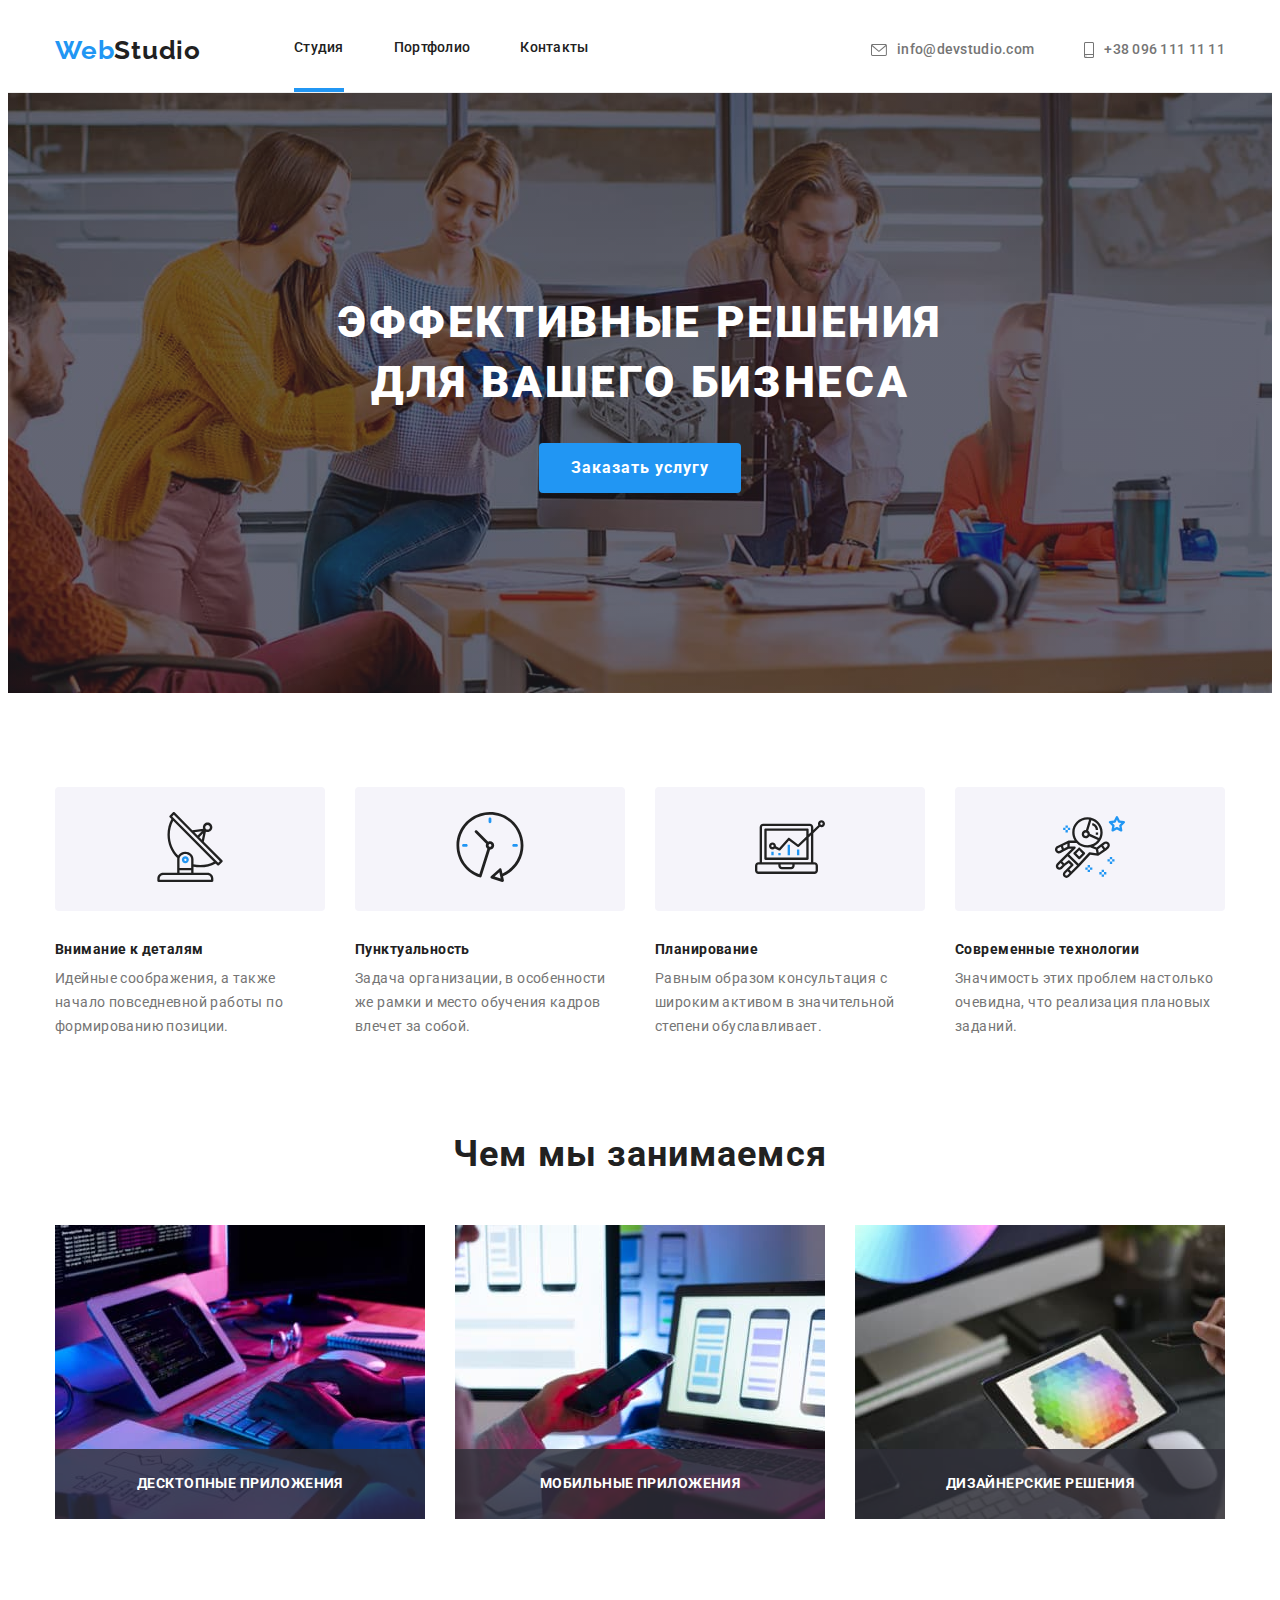
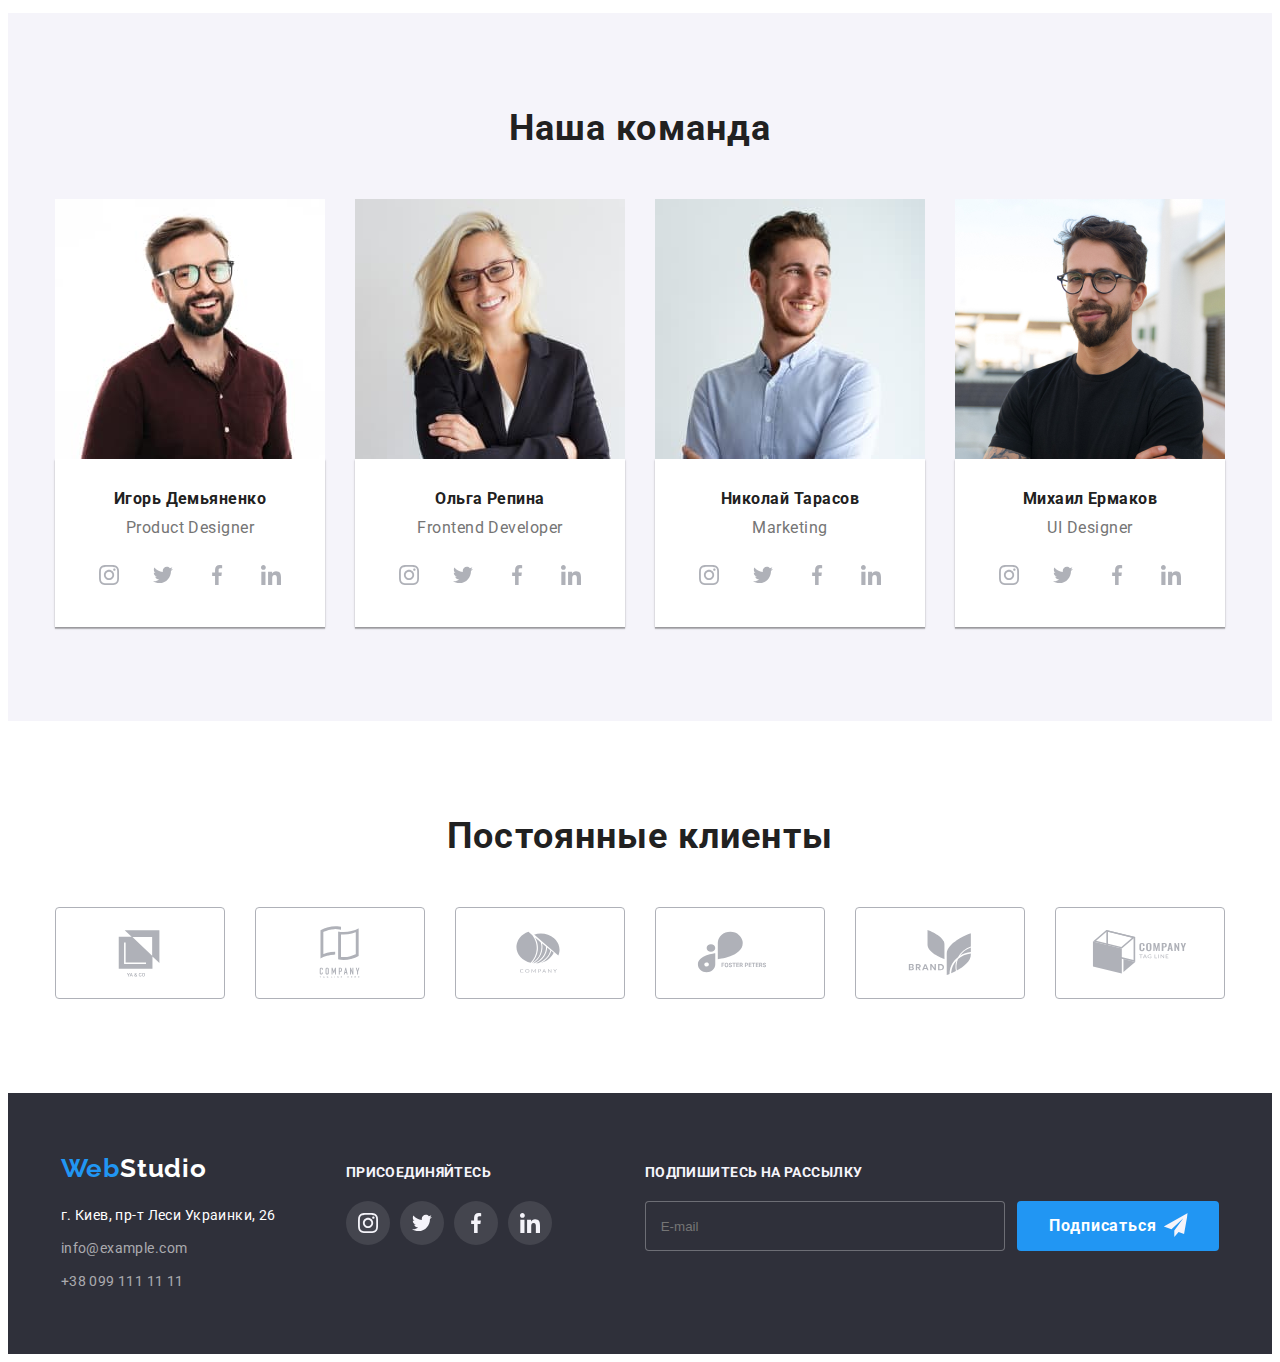
==== commit e77c1ea2: "fixed BEM" ====
--- a/index.html
+++ b/index.html
@@ -84,51 +84,51 @@
       <!--zzzzzz STUDIO ADVANTAGES zzzzzz-->
       <section class="advantages">
         <div class="container">
-          <ul class="card-set benefits">
-            <li class="card-set__item benefits__item">
-              <div class="benefits__wrap">
+          <ul class="advantages__list">
+            <li class="advantages__item">
+              <div class="advantages__wrap">
                 <svg width="70" height="70">
                   <use href="images/icon.svg#icon-antenna"></use>
                 </svg>
               </div>
-              <h3 class="benefits__title">Внимание к деталям</h3>
-              <p class="benefits__desctiption">
+              <h3 class="advantages__title">Внимание к деталям</h3>
+              <p class="advantages__desctiption">
                 Идейные соображения, а также начало повседневной работы по
                 формированию позиции.
               </p>
             </li>
-            <li class="card-set__item benefits__item">
-              <div class="benefits__wrap">
+            <li class="advantages__item">
+              <div class="advantages__wrap">
                 <svg width="70" height="70">
                   <use href="images/icon.svg#icon-clock"></use>
                 </svg>
               </div>
-              <h3 class="benefits__title">Пунктуальность</h3>
-              <p class="benefits__desctiption">
+              <h3 class="advantages__title">Пунктуальность</h3>
+              <p class="advantages__desctiption">
                 Задача организации, в особенности же рамки и место обучения
                 кадров влечет за собой.
               </p>
             </li>
-            <li class="card-set__item benefits__item">
-              <div class="benefits__wrap">
+            <li class="advantages__item">
+              <div class="advantages__wrap">
                 <svg width="70" height="70">
                   <use href="images/icon.svg#icon-diagram"></use>
                 </svg>
               </div>
-              <h3 class="benefits__title">Планирование</h3>
-              <p class="benefits__desctiption">
+              <h3 class="advantages__title">Планирование</h3>
+              <p class="advantages__desctiption">
                 Равным образом консультация с широким активом в значительной
                 степени обуславливает.
               </p>
             </li>
-            <li class="card-set__item benefits__item">
-              <div class="benefits__wrap">
-                <svg class="benefits__icon">
+            <li class="advantages__item">
+              <div class="advantages__wrap">
+                <svg width="70" height="70">
                   <use href="images/icon.svg#icon-astronaut"></use>
                 </svg>
               </div>
-              <h3 class="benefits__title">Современные технологии</h3>
-              <p class="benefits__desctiption">
+              <h3 class="advantages__title">Современные технологии</h3>
+              <p class="advantages__desctiption">
                 Значимость этих проблем настолько очевидна, что реализация
                 плановых заданий.
               </p>
@@ -137,11 +137,11 @@
         </div>
       </section>
       <!--zzzzzz WHAT WE DO - (WWD) zzzzzz-->
-      <section class="wwd-wrap">
+      <section class="wwd">
         <div class="container">
-          <h2 class="wwd-wrap__title">Чем мы занимаемся</h2>
-          <ul class="card-set">
-            <li class="card-set__item">
+          <h2 class="wwd__title">Чем мы занимаемся</h2>
+          <ul class="wwd__list">
+            <li class="wwd__item">
               <div class="example">
                 <img
                   src="./images/website-for-pc.jpg"
@@ -151,7 +151,7 @@
                 <span class="example__description">Десктопные приложения</span>
               </div>
             </li>
-            <li class="card-set__item">
+            <li class="wwd__item">
               <div class="example">
                 <img
                   src="./images/website-for-mobile.jpg"
@@ -161,7 +161,7 @@
                 <span class="example__description">Мобильные приложения</span>
               </div>
             </li>
-            <li class="card-set__item">
+            <li class="wwd__item">
               <div class="example">
                 <img
                   src="./images/website-for-tab.jpg"
@@ -179,16 +179,16 @@
       <section class="team">
         <div class="container">
           <h2 class="team__title">Наша команда</h2>
-          <ul class="card-set">
-            <li class="card-set__item product">
+          <ul class="team__list">
+            <li class="team__item">
               <img
                 src="./images/photo-ihor-demyanenko.jpg"
                 alt="photo of Ihor Demyanenko"
                 width="270"
               />
-              <div class="product__wrap">
-                <h3 class="product__title">Игорь Демьяненко</h3>
-                <p class="product__description">Product Designer</p>
+              <div class="team__wrap">
+                <h3 class="team__name">Игорь Демьяненко</h3>
+                <p class="team__position">Product Designer</p>
                 <ul class="social">
                   <li class="social__item">
                     <a href="" class="social__link">
@@ -218,15 +218,15 @@
                 </ul>
               </div>
             </li>
-            <li class="card-set__item">
+            <li class="team__item">
               <img
                 src="./images/photo-olga-repina.jpg"
                 alt="photo of Olga Repina"
                 width="270"
               />
-              <div class="product__wrap">
-                <h3 class="product__title">Ольга Репина</h3>
-                <p class="product__description">Frontend Developer</p>
+              <div class="team__wrap">
+                <h3 class="team__name">Ольга Репина</h3>
+                <p class="team__position">Frontend Developer</p>
                 <ul class="social">
                   <li class="social__item">
                     <a href="" class="social__link">
@@ -256,15 +256,15 @@
                 </ul>
               </div>
             </li>
-            <li class="card-set__item">
+            <li class="team__item">
               <img
                 src="./images/photo-nikolay-tarasov.jpg"
                 alt="photo of Nikolay Tarasov"
                 width="270"
               />
-              <div class="product__wrap">
-                <h3 class="product__title">Николай Тарасов</h3>
-                <p class="product__description">Marketing</p>
+              <div class="team__wrap">
+                <h3 class="team__name">Николай Тарасов</h3>
+                <p class="team__position">Marketing</p>
                 <ul class="social">
                   <li class="social__item">
                     <a href="" class="social__link">
@@ -294,15 +294,15 @@
                 </ul>
               </div>
             </li>
-            <li class="card-set__item">
+            <li class="team__item">
               <img
                 src="./images/photo-mihail-ermakov.jpg"
                 alt="photo of Mihail Ermakov"
                 width="270"
               />
-              <div class="product__wrap">
-                <h3 class="product__title">Михаил Ермаков</h3>
-                <p class="product__description">UI Designer</p>
+              <div class="team__wrap">
+                <h3 class="team__name">Михаил Ермаков</h3>
+                <p class="team__position">UI Designer</p>
                 <ul class="social">
                   <li class="social__item">
                     <a href="" class="social__link">
@@ -339,41 +339,41 @@
       <section class="clients">
         <div class="container">
           <span class="clients__title">Постоянные клиенты</span>
-          <ul class="card-set">
-            <li class="card-set__item company">
-              <a href="#" class="company__link">
-                <svg class="company__icon">
+          <ul class="clients__list">
+            <li class="clients__item">
+              <a href="#" class="clients__link">
+                <svg class="clients__icon">
                   <use href="images/icon.svg#icon-company1"></use>
                 </svg>
               </a>
             </li>
-            <li class="card-set__item company">
-              <a href="#" class="company__link">
-                <svg class="company__icon">
+            <li class="clients__item">
+              <a href="#" class="clients__link">
+                <svg class="clients__icon">
                   <use href="images/icon.svg#icon-company2"></use></svg
               ></a>
             </li>
-            <li class="card-set__item company">
-              <a href="#" class="company__link">
-                <svg class="company__icon">
+            <li class="clients__item">
+              <a href="#" class="clients__link">
+                <svg class="clients__icon">
                   <use href="images/icon.svg#icon-company3"></use></svg
               ></a>
             </li>
-            <li class="card-set__item company">
-              <a href="#" class="company__link">
-                <svg class="company__icon">
+            <li class="clients__item">
+              <a href="#" class="clients__link">
+                <svg class="clients__icon">
                   <use href="images/icon.svg#icon-company4"></use></svg
               ></a>
             </li>
-            <li class="card-set__item company">
-              <a href="#" class="company__link">
-                <svg class="company__icon">
+            <li class="clients__item">
+              <a href="#" class="clients__link">
+                <svg class="clients__icon">
                   <use href="images/icon.svg#icon-company5"></use></svg
               ></a>
             </li>
-            <li class="card-set__item company">
-              <a href="#" class="company__link">
-                <svg class="company__icon">
+            <li class="clients__item">
+              <a href="#" class="clients__link">
+                <svg class="clients__icon">
                   <use href="images/icon.svg#icon-company6"></use></svg
               ></a>
             </li>
--- a/css/main.min.css
+++ b/css/main.min.css
@@ -1,2 +1,2 @@
-p,h1,h2,h3,h4,h5,h6{margin:0px}a{text-decoration:none}button{cursor:pointer}img{display:block}:root{--main-text-color: #212121;--additional-text-color: #757575;--brand-color: #2196f3;--hover-color: #2196f3;--bgc-total: #2f303a;--bgc-additional: #ffffff;--bgc-button-portfolio: #f5f4fa}html{-webkit-box-sizing:border-box;box-sizing:border-box}*,*::before,*::after{-webkit-box-sizing:inherit;box-sizing:inherit}body{font-family:"Roboto", "Verdana", "Tahoma", sans-serif;font-style:normal;font-weight:400}.container{margin:0px auto;padding-left:15px;padding-right:15px;width:1200px}.hidden{opacity:0;font-size:0px;line-height:0px;display:none;color:transparent;visibility:hidden;overflow:hidden;width:0px;height:0px}.current-link{color:var(--hover-color);border-bottom:4px solid var(--hover-color)}.navigation,.social,.card-set,.switch,.images-studio,.adress{margin:0 auto;padding:0px;list-style:none}.social,.social__link,.main-btn,.card-set{display:-webkit-box;display:-ms-flexbox;display:flex;-webkit-box-pack:center;-ms-flex-pack:center;justify-content:center;-webkit-box-align:center;-ms-flex-align:center;align-items:center}.logo{font-family:"Raleway";font-style:normal;font-weight:700;font-size:26px;line-height:1.19;letter-spacing:.03em;color:var(--main-text-color)}.logo--header{display:block;margin-right:93px}.logo__img{display:inline-block;color:var(--brand-color)}.logo--footer{display:block;margin-bottom:20px}.logo__text--footer{color:var(--bgc-additional)}.navigation{display:-webkit-box;display:-ms-flexbox;display:flex}.navigation__item{position:relative}.navigation__item+.navigation__item{margin-left:50px}.navigation__link{display:block;padding-top:32px;padding-right:0px;padding-left:0px;padding-bottom:32px;font-family:"Roboto";font-style:normal;font-weight:500;font-size:14px;line-height:1.14;letter-spacing:.02em;color:var(--main-text-color);-webkit-transition:color 250ms cubic-bezier(0.4, 0, 0.2, 1);transition:color 250ms cubic-bezier(0.4, 0, 0.2, 1)}.navigation__link:hover,.navigation__link:focus{color:var(--hover-color)}.navigation__link::after{content:"";display:block;position:absolute;left:0;bottom:0px;width:100%;height:4px;background-color:rgba(0,0,0,0);-webkit-transition:background-color 250ms cubic-bezier(0.4, 0, 0.2, 1);transition:background-color 250ms cubic-bezier(0.4, 0, 0.2, 1)}.navigation__link:hover::after{background-color:var(--hover-color)}.social__item{width:44px;height:44px}.social__item+.social__item{margin-left:10px}.social__link{width:100%;height:100%;background-color:transparent;border-radius:50%;fill:#afb1b8}.social__link:hover,.social__link:focus{outline:none;background-color:#2196f3;fill:white;-webkit-transition:fill 250ms cubic-bezier(0.4, 0, 0.2, 1);transition:fill 250ms cubic-bezier(0.4, 0, 0.2, 1)}.social__link--color{background-color:rgba(255,255,255,0.1);-webkit-transition:background-color 250ms cubic-bezier(0.4, 0, 0.2, 1);transition:background-color 250ms cubic-bezier(0.4, 0, 0.2, 1);fill:var(--bgc-button-portfolio)}.social__link--color:hover,.social__link--color:focus{background-color:#2196f3;outline:none}.main-btn{margin:0 auto;min-width:200px;border-radius:4px;padding:10px 32px;font-family:"Roboto";font-style:normal;font-weight:700;font-size:16px;line-height:1.88;letter-spacing:.06em;background-color:var(--brand-color);color:var(--bgc-additional);cursor:pointer;border:none}.subscribe__btn{padding-right:62px}.card-set__item+.card-set__item{margin-left:30px}.header{border-bottom:1px solid #eeeeee}.header__wrap{display:-webkit-box;display:-ms-flexbox;display:flex;-webkit-box-align:center;-ms-flex-align:center;align-items:center}.contacts{display:-webkit-box;display:-ms-flexbox;display:flex;margin-left:auto}.contacts__item{display:-webkit-box;display:-ms-flexbox;display:flex;-webkit-box-pack:right;-ms-flex-pack:right;justify-content:right;-webkit-box-align:center;-ms-flex-align:center;align-items:center;border:1px}.contacts__item+.contacts__item{margin-left:50px}.contacts__link{display:-webkit-box;display:-ms-flexbox;display:flex;-webkit-box-align:center;-ms-flex-align:center;align-items:center;padding-top:32px;padding-bottom:32px;font-family:"Roboto";font-style:normal;font-weight:500;font-size:14px;line-height:1.14;letter-spacing:.02em;color:var(--additional-text-color);-webkit-transition:color 250ms cubic-bezier(0.4, 0, 0.2, 1);transition:color 250ms cubic-bezier(0.4, 0, 0.2, 1)}.contacts__link:hover,.contacts__link:focus{color:var(--hover-color)}.contacts__icon-envelope{margin-right:10px;width:16px;height:12px;fill:currentColor}.contacts__icon-smartphone{width:10px;height:16px;margin-right:10px;fill:currentColor}.hero{margin:0px auto;max-width:1600px;padding-top:200px;padding-bottom:200px;text-align:center;background-image:-webkit-gradient(linear, left top, left bottom, from(rgba(47,48,58,0.4)), to(rgba(47,48,58,0.4))),url(../images/hero-optimized.jpg);background-image:linear-gradient(rgba(47,48,58,0.4), rgba(47,48,58,0.4)),url(../images/hero-optimized.jpg);background-repeat:no-repeat;background-position:center;background-size:cover;background-color:#c4c4c4}.hero__title{margin:0px auto;margin-bottom:30px;font-family:"Roboto";font-style:normal;font-weight:900;font-size:44px;line-height:1.36;letter-spacing:.06em;text-transform:uppercase;color:var(--bgc-additional)}.advantages{padding-top:94px;padding-bottom:94px}.benefits__wrap{margin-bottom:30px;padding-top:25px;padding-bottom:25px;padding-right:100px;padding-left:100px;text-align:center;background-color:#f5f4fa;border-radius:4px}.benefits__title{margin-bottom:10px;font-family:"Roboto";font-style:normal;font-weight:700;font-size:14px;line-height:1.17;letter-spacing:.03em;color:var(--main-text-color)}.benefits__item{width:270px}.benefits__icon{width:70px;height:70px}.benefits__desctiption{text-align:start;font-family:"Roboto";font-style:normal;font-weight:400;font-size:14px;line-height:1.71;letter-spacing:.03em;color:var(--additional-text-color)}.wwd-wrap{padding-bottom:94px}.wwd-wrap__title{margin-bottom:50px;text-align:center;font-family:"Roboto";font-style:normal;font-weight:700;font-size:36px;line-height:1.17;letter-spacing:.03em;color:var(--main-text-color)}.example{position:relative}.example__description{position:absolute;bottom:0;width:100%;padding-top:27px;padding-bottom:27px;text-align:center;font-family:"Roboto";font-style:normal;font-weight:700;font-size:14px;line-height:1.14;letter-spacing:.03em;text-transform:uppercase;color:#ffffff;background-color:rgba(47,48,58,0.8)}.team{padding-top:94px;padding-bottom:94px;background-color:#f5f4fa}.team__title{display:block;margin-bottom:50px;text-align:center;font-family:"Roboto";font-style:normal;font-weight:700;font-size:36px;line-height:1.17;letter-spacing:.03em;color:var(--main-text-color)}.product__wrap{padding-top:30px;padding-bottom:30px;background-color:#ffffff;-webkit-box-shadow:0px 1px 3px rgba(0,0,0,0.12),0px 1px 1px rgba(0,0,0,0.14),0px 2px 1px rgba(0,0,0,0.2);box-shadow:0px 1px 3px rgba(0,0,0,0.12),0px 1px 1px rgba(0,0,0,0.14),0px 2px 1px rgba(0,0,0,0.2)}.product__title{margin-bottom:10px;text-align:center;font-family:"Roboto";font-style:normal;font-weight:700;font-size:16px;line-height:1.19;letter-spacing:.03em;color:var(--main-text-color)}.product__description{margin-bottom:16px;text-align:center;font-family:"Roboto";font-style:normal;font-weight:400;font-size:16px;line-height:1.19;letter-spacing:.03em;color:var(--additional-text-color)}.clients{padding-top:94px;padding-bottom:94px;text-align:center}.clients__title{display:inline-block;margin-bottom:50px;text-align:center;font-family:"Roboto";font-style:normal;font-weight:700;font-size:36px;line-height:1.17;letter-spacing:.03em;color:var(--main-text-color)}.company{display:-webkit-box;display:-ms-flexbox;display:flex;-webkit-box-align:center;-ms-flex-align:center;align-items:center;-webkit-box-pack:center;-ms-flex-pack:center;justify-content:center;width:170px;height:92px}.company ~ .company{margin-left:30px}.company__link{display:-webkit-box;display:-ms-flexbox;display:flex;-webkit-box-align:center;-ms-flex-align:center;align-items:center;-webkit-box-pack:center;-ms-flex-pack:center;justify-content:center;width:100%;height:100%;border:1px solid #afb1b8;border-radius:4px;cursor:pointer;color:#afb1b8;-webkit-transition:border 250ms cubic-bezier(0.4, 0, 0.2, 1),color 250ms cubic-bezier(0.4, 0, 0.2, 1);transition:border 250ms cubic-bezier(0.4, 0, 0.2, 1),color 250ms cubic-bezier(0.4, 0, 0.2, 1)}.company__link:hover,.company__link:focus{outline:none;border:1px solid var(--hover-color);color:var(--hover-color)}.company__icon{width:106px;height:60px;fill:currentColor}.projects-photo{padding-top:94px;padding-bottom:94px}.switch{display:-webkit-box;display:-ms-flexbox;display:flex;-webkit-box-pack:center;-ms-flex-pack:center;justify-content:center;margin-bottom:50px}.switch__item+.switch__item{margin-left:8px}.switch__btn{padding-top:6px;padding-bottom:6px;padding-left:22px;padding-right:22px;border:none;border-radius:4px;text-align:center;font-family:"Roboto";font-style:normal;font-weight:500;font-size:16px;line-height:1.63;letter-spacing:.03em;color:var(--main-text-color);background-color:var(--bgc-button-portfolio);-webkit-transition:color 250ms cubic-bezier(0.4, 0, 0.2, 1),background-color 250ms cubic-bezier(0.4, 0, 0.2, 1);transition:color 250ms cubic-bezier(0.4, 0, 0.2, 1),background-color 250ms cubic-bezier(0.4, 0, 0.2, 1)}.switch__btn:focus,.switch__btn:hover{background-color:var(--hover-color);color:var(--bgc-additional);outline:none}.images-studio{display:-webkit-box;display:-ms-flexbox;display:flex;-ms-flex-wrap:wrap;flex-wrap:wrap}.images-item{position:relative;margin-right:30px}.images-item:nth-child(3n){margin-right:0px}.images-item:nth-child(-n+6){margin-bottom:30px}.images-item:hover{-webkit-box-shadow:0px 4px 4px rgba(0,0,0,0.25);box-shadow:0px 4px 4px rgba(0,0,0,0.25)}.images-thumb{display:block;position:relative;overflow:hidden}.images-thumb-text{position:absolute;bottom:0;-webkit-transform:translateY(100%);transform:translateY(100%);opacity:0;-webkit-transition:opacity 250ms cubic-bezier(0.4, 0, 0.2, 1),-webkit-transform 250ms cubic-bezier(0.4, 0, 0.2, 1);transition:opacity 250ms cubic-bezier(0.4, 0, 0.2, 1),-webkit-transform 250ms cubic-bezier(0.4, 0, 0.2, 1);transition:transform 250ms cubic-bezier(0.4, 0, 0.2, 1),opacity 250ms cubic-bezier(0.4, 0, 0.2, 1);transition:transform 250ms cubic-bezier(0.4, 0, 0.2, 1),opacity 250ms cubic-bezier(0.4, 0, 0.2, 1),-webkit-transform 250ms cubic-bezier(0.4, 0, 0.2, 1);overflow:hidden;width:100%;height:100%;padding-top:63px;padding-bottom:63px;padding-left:24px;padding-right:24px;font-family:"Roboto";font-style:normal;font-weight:400;font-size:18px;line-height:1.55;letter-spacing:.03em;color:var(--bgc-additional);background-color:rgba(33,150,243,0.9)}.images-item:hover .images-thumb-text,.images-border{-webkit-transform:translateY(0);transform:translateY(0);opacity:1;-webkit-box-shadow:0px 1px 1px rgba(0,0,0,0.12),0px 4px 4px rgba(0,0,0,0.06),1px 4px 6px rgba(0,0,0,0.16);box-shadow:0px 1px 1px rgba(0,0,0,0.12),0px 4px 4px rgba(0,0,0,0.06),1px 4px 6px rgba(0,0,0,0.16)}.images-border{padding-top:20px;padding-bottom:20px;padding-left:24px;padding-right:24px;border-left:1px solid #eeeeee;border-right:1px solid #eeeeee;border-bottom:1px solid #eeeeee;-webkit-box-shadow:0;box-shadow:0;-webkit-transition:-webkit-box-shadow 250ms cubic-bezier(0.4, 0, 0.2, 1);transition:-webkit-box-shadow 250ms cubic-bezier(0.4, 0, 0.2, 1);transition:box-shadow 250ms cubic-bezier(0.4, 0, 0.2, 1);transition:box-shadow 250ms cubic-bezier(0.4, 0, 0.2, 1), -webkit-box-shadow 250ms cubic-bezier(0.4, 0, 0.2, 1)}.projects-title{font-family:"Roboto";font-style:normal;font-weight:700;font-size:18px;line-height:2;letter-spacing:.06em;color:var(--main-text-color)}.projects-description{font-family:"Roboto";font-style:normal;font-weight:400;font-size:16px;line-height:1.88;letter-spacing:.03em;color:var(--additional-text-color)}.footer{display:-webkit-box;display:-ms-flexbox;display:flex;-webkit-box-pack:center;-ms-flex-pack:center;justify-content:center;margin:0px auto;padding-top:60px;padding-bottom:60px;background-color:var(--bgc-total)}.footer__wrap{display:-webkit-box;display:-ms-flexbox;display:flex;-webkit-box-align:baseline;-ms-flex-align:baseline;align-items:baseline;-webkit-box-pack:center;-ms-flex-pack:center;justify-content:center}.adress__item:not(:last-child){margin-bottom:9px}.adress__map{font-family:"Roboto";font-style:normal;font-weight:400;font-size:14px;line-height:1.71;letter-spacing:.03em;color:var(--bgc-additional)}.adress__contacts{font-family:"Roboto";font-style:normal;font-weight:400;font-size:14px;line-height:1.71;letter-spacing:.03em;color:rgba(255,255,255,0.6)}.footer-mid{margin-left:70px}.footer-mid__title{display:inline-block;margin-bottom:20px;font-family:"Roboto";font-style:normal;font-weight:700;font-size:14px;line-height:1.14;letter-spacing:.03em;text-transform:uppercase;color:var(--bgc-button-portfolio)}.footer-mid__item{width:44px;height:44px}.footer-mid__item+.footer-mid__item{margin-left:10px}.footer-subscribe{margin-left:93px;fill:black}.footer-subscribe__label{display:block;margin-bottom:20px;font-family:"Roboto";font-style:normal;font-weight:700;font-size:14px;line-height:1.14;letter-spacing:.03em;text-transform:uppercase;color:var(--bgc-button-portfolio)}.user-email-input{width:360px;height:50px;margin-right:12px;padding:15px;color:var(--bgc-button-portfolio);border:1px solid rgba(255,255,255,0.3);border-radius:4px;background-color:var(--bgc-total)}.subscribe{position:relative;display:-webkit-box;display:-ms-flexbox;display:flex;text-align:center}.submit_wrap{position:absolute;margin-left:10px}.subscribe__icon{position:absolute;top:0;right:0;-webkit-transform:translate(-130%, 50%);transform:translate(-130%, 50%);fill:var(--bgc-button-portfolio)}.backdrop{position:fixed;top:0;left:0;width:100vw;height:100vw;background-color:rgba(0,0,0,0.2);opacity:1;-webkit-transition:opacity 500ms;transition:opacity 500ms}.backdrop.is-hidden{opacity:0;visibility:none;pointer-events:none}.modal-main{position:fixed;top:50%;left:50%;-webkit-transform:translate(-50%, -50%);transform:translate(-50%, -50%);padding:40px;background:#ffffff;-webkit-box-shadow:0px 1px 3px rgba(0,0,0,0.12),0px 1px 1px rgba(0,0,0,0.14),0px 2px 1px rgba(0,0,0,0.2);box-shadow:0px 1px 3px rgba(0,0,0,0.12),0px 1px 1px rgba(0,0,0,0.14),0px 2px 1px rgba(0,0,0,0.2);border-radius:4px}.modal-close-link{position:absolute;top:8px;right:8px;display:block;width:30px;height:30px;border-radius:50%;border:1px solid rgba(0,0,0,0.1)}.modal-close-link:hover .modal-close-icon{fill:var(--hover-color)}.modal-close-icon{position:absolute;top:5px;right:5px;width:18px;height:18px;-webkit-transition:fill 250ms cubic-bezier(0.4, 0, 0.2, 1);transition:fill 250ms cubic-bezier(0.4, 0, 0.2, 1)}.modal-user-title{display:block;margin-bottom:12px;font-family:"Roboto";font-style:normal;font-weight:700;font-size:20px;line-height:1.15;letter-spacing:.03em;color:var(--main-text-color)}.lable{display:block;margin-bottom:4px;font-family:"Roboto";font-style:normal;font-weight:500;font-size:12px;line-height:1.17;letter-spacing:.01em;color:#757575}.input-container{margin-bottom:10px}.input-container:last-child{margin-bottom:20px}.input-wrap{position:relative}.input{display:block;width:100%;height:40px;padding-left:30px;margin-bottom:10px;font-family:"Roboto";font-style:normal;font-weight:500;font-size:16px;line-height:1.15;letter-spacing:.03em;color:#212121;outline:none;border:1px solid rgba(33,33,33,0.2);border-radius:4px;-webkit-transition:border 250ms cubic-bezier(0.4, 0, 0.2, 1);transition:border 250ms cubic-bezier(0.4, 0, 0.2, 1)}.input:hover,.input:focus,.user-comments-area:hover,.user-comments-area:focus{border:1px solid var(--hover-color);border-radius:4px}.input-wrap:hover .input-icon{fill:var(--hover-color)}.input:focus+.input-icon{fill:var(--hover-color)}.input-icon{position:absolute;left:10px;top:50%;-webkit-transform:translateY(-50%);transform:translateY(-50%);fill:var(--main-text-color)}.user-comments-area{width:100%;height:120px;resize:none;padding:12px 16px;outline:none;border:1px solid rgba(33,33,33,0.2);border-radius:4px}.user-comments-area::-webkit-input-placeholder{font-family:"Roboto";font-style:normal;font-weight:500;font-size:12px;line-height:1.17;letter-spacing:.01em;color:rgba(117,117,117,0.5)}.user-comments-area:-ms-input-placeholder{font-family:"Roboto";font-style:normal;font-weight:500;font-size:12px;line-height:1.17;letter-spacing:.01em;color:rgba(117,117,117,0.5)}.user-comments-area::-ms-input-placeholder{font-family:"Roboto";font-style:normal;font-weight:500;font-size:12px;line-height:1.17;letter-spacing:.01em;color:rgba(117,117,117,0.5)}.user-comments-area::placeholder{font-family:"Roboto";font-style:normal;font-weight:500;font-size:12px;line-height:1.17;letter-spacing:.01em;color:rgba(117,117,117,0.5)}.modal-checkbox{margin-bottom:30px;display:-webkit-box;display:-ms-flexbox;display:flex;-webkit-box-align:center;-ms-flex-align:center;align-items:center}.icon-vector{position:absolute;top:0;left:0;-webkit-transform:translateY(20%);transform:translateY(20%);z-index:1;border-radius:2px}.icon-border{position:absolute;top:0;left:0;-webkit-transform:translateY(20%);transform:translateY(20%);display:-webkit-box;display:-ms-flexbox;display:flex;-webkit-box-align:center;-ms-flex-align:center;align-items:center;-webkit-box-pack:center;-ms-flex-pack:center;justify-content:center;width:16px;height:16px;border:2px solid #212121;border-radius:2px}.accept{display:-webkit-box;display:-ms-flexbox;display:flex;-webkit-box-pack:center;-ms-flex-pack:center;justify-content:center;-webkit-box-align:center;-ms-flex-align:center;align-items:center;position:relative;font-family:"Roboto";font-style:normal;font-weight:500;font-size:14px;line-height:1.71;letter-spacing:.03em;color:var(--additional-text-color)}.input-check{position:absolute}.icon-vector{width:16px;height:16px;fill:transparent}.input-check:checked+.icon-border{background-color:#2196f3;border:none}.input-check:checked+.icon-vector{background-color:#2196f3;fill:#ffffff}.policy-text{padding-left:25px}.policy{margin-left:2px;font-family:"Roboto";font-style:normal;font-weight:500;font-size:14px;line-height:1.71;letter-spacing:.03em;-webkit-text-decoration-line:underline;text-decoration-line:underline;color:var(--hover-color)}.button-modal-send{display:-webkit-box;display:-ms-flexbox;display:flex;-webkit-box-align:center;-ms-flex-align:center;align-items:center;-webkit-box-pack:center;-ms-flex-pack:center;justify-content:center;margin:0 auto;width:200px;height:50px;font-family:"Roboto";font-style:normal;font-weight:700;font-size:16px;line-height:1.87;letter-spacing:.06em;color:#ffffff;background-color:#188ce8;-webkit-box-shadow:0px 4px 4px rgba(0,0,0,0.15);box-shadow:0px 4px 4px rgba(0,0,0,0.15);border-radius:4px;border:none}
+p,h1,h2,h3,h4,h5,h6{margin:0px}a{text-decoration:none}button{cursor:pointer}img{display:block}:root{--main-text-color: #212121;--additional-text-color: #757575;--brand-color: #2196f3;--hover-color: #2196f3;--bgc-total: #2f303a;--bgc-additional: #ffffff;--bgc-button-portfolio: #f5f4fa}html{-webkit-box-sizing:border-box;box-sizing:border-box}*,*::before,*::after{-webkit-box-sizing:inherit;box-sizing:inherit}body{font-family:"Roboto", "Verdana", "Tahoma", sans-serif;font-style:normal;font-weight:400}.container{margin:0px auto;padding-left:15px;padding-right:15px;width:1200px}.hidden{opacity:0;font-size:0px;line-height:0px;display:none;color:transparent;visibility:hidden;overflow:hidden;width:0px;height:0px}.current-link{color:var(--hover-color);border-bottom:4px solid var(--hover-color)}.navigation,.social,.card-set,.advantages__list,.wwd__list,.team__list,.clients__list,.switch,.galery,.adress{margin:0 auto;padding:0px;list-style:none}.social,.social__link,.main-btn,.card-set,.advantages__list,.wwd__list,.team__list,.clients__list,.clients__link{display:-webkit-box;display:-ms-flexbox;display:flex;-webkit-box-pack:center;-ms-flex-pack:center;justify-content:center;-webkit-box-align:center;-ms-flex-align:center;align-items:center}.logo{font-family:"Raleway";font-style:normal;font-weight:700;font-size:26px;line-height:1.19;letter-spacing:.03em;color:var(--main-text-color)}.logo--header{display:block;margin-right:93px}.logo__img{display:inline-block;color:var(--brand-color)}.logo--footer{display:block;margin-bottom:20px}.logo__text--footer{color:var(--bgc-additional)}.navigation{display:-webkit-box;display:-ms-flexbox;display:flex}.navigation__item{position:relative}.navigation__item+.navigation__item{margin-left:50px}.navigation__link{display:block;padding-top:32px;padding-right:0px;padding-left:0px;padding-bottom:32px;font-family:"Roboto";font-style:normal;font-weight:500;font-size:14px;line-height:1.14;letter-spacing:.02em;color:var(--main-text-color);-webkit-transition:color 250ms cubic-bezier(0.4, 0, 0.2, 1);transition:color 250ms cubic-bezier(0.4, 0, 0.2, 1)}.navigation__link:hover,.navigation__link:focus{color:var(--hover-color)}.navigation__link::after{content:"";display:block;position:absolute;left:0;bottom:0px;width:100%;height:4px;background-color:rgba(0,0,0,0);-webkit-transition:background-color 250ms cubic-bezier(0.4, 0, 0.2, 1);transition:background-color 250ms cubic-bezier(0.4, 0, 0.2, 1)}.navigation__link:hover::after{background-color:var(--hover-color)}.social__item{width:44px;height:44px}.social__item+.social__item{margin-left:10px}.social__link{width:100%;height:100%;background-color:transparent;border-radius:50%;fill:#afb1b8}.social__link:hover,.social__link:focus{outline:none;background-color:#2196f3;fill:white;-webkit-transition:fill 250ms cubic-bezier(0.4, 0, 0.2, 1);transition:fill 250ms cubic-bezier(0.4, 0, 0.2, 1)}.social__link--color{background-color:rgba(255,255,255,0.1);-webkit-transition:background-color 250ms cubic-bezier(0.4, 0, 0.2, 1);transition:background-color 250ms cubic-bezier(0.4, 0, 0.2, 1);fill:var(--bgc-button-portfolio)}.social__link--color:hover,.social__link--color:focus{background-color:#2196f3;outline:none}.main-btn{margin:0 auto;min-width:200px;border-radius:4px;padding:10px 32px;font-family:"Roboto";font-style:normal;font-weight:700;font-size:16px;line-height:1.88;letter-spacing:.06em;background-color:var(--brand-color);color:var(--bgc-additional);cursor:pointer;border:none}.subscribe__btn{padding-right:62px}.card-set__item+.card-set__item{margin-left:30px}.header{border-bottom:1px solid #eeeeee}.header__wrap{display:-webkit-box;display:-ms-flexbox;display:flex;-webkit-box-align:center;-ms-flex-align:center;align-items:center}.contacts{display:-webkit-box;display:-ms-flexbox;display:flex;margin-top:0;margin-bottom:0;margin-left:auto;margin-right:0}.contacts__item{display:-webkit-box;display:-ms-flexbox;display:flex;-webkit-box-pack:right;-ms-flex-pack:right;justify-content:right;-webkit-box-align:center;-ms-flex-align:center;align-items:center;border:1px}.contacts__item+.contacts__item{margin-left:50px}.contacts__link{display:-webkit-box;display:-ms-flexbox;display:flex;-webkit-box-align:center;-ms-flex-align:center;align-items:center;padding-top:32px;padding-bottom:32px;font-family:"Roboto";font-style:normal;font-weight:500;font-size:14px;line-height:1.14;letter-spacing:.02em;color:var(--additional-text-color);-webkit-transition:color 250ms cubic-bezier(0.4, 0, 0.2, 1);transition:color 250ms cubic-bezier(0.4, 0, 0.2, 1)}.contacts__link:hover,.contacts__link:focus{color:var(--hover-color)}.contacts__icon-envelope{margin-right:10px;width:16px;height:12px;fill:currentColor}.contacts__icon-smartphone{width:10px;height:16px;margin-right:10px;fill:currentColor}.hero{margin:0px auto;max-width:1600px;padding-top:200px;padding-bottom:200px;text-align:center;background-image:-webkit-gradient(linear, left top, left bottom, from(rgba(47,48,58,0.4)), to(rgba(47,48,58,0.4))),url(../images/hero-optimized.jpg);background-image:linear-gradient(rgba(47,48,58,0.4), rgba(47,48,58,0.4)),url(../images/hero-optimized.jpg);background-repeat:no-repeat;background-position:center;background-size:cover;background-color:#c4c4c4}.hero__title{margin:0px auto;margin-bottom:30px;font-family:"Roboto";font-style:normal;font-weight:900;font-size:44px;line-height:1.36;letter-spacing:.06em;text-transform:uppercase;color:var(--bgc-additional)}.advantages{padding-top:94px;padding-bottom:94px}.advantages__item+.advantages__item{margin-left:30px}.advantages__wrap{margin-bottom:30px;padding-top:25px;padding-bottom:25px;padding-right:100px;padding-left:100px;text-align:center;background-color:#f5f4fa;border-radius:4px}.advantages__title{margin-bottom:10px;font-family:"Roboto";font-style:normal;font-weight:700;font-size:14px;line-height:1.17;letter-spacing:.03em;color:var(--main-text-color)}.advantages__item{width:270px}.advantages__desctiption{text-align:start;font-family:"Roboto";font-style:normal;font-weight:400;font-size:14px;line-height:1.71;letter-spacing:.03em;color:var(--additional-text-color)}.wwd{padding-bottom:94px}.wwd__title{margin-bottom:50px;text-align:center;font-family:"Roboto";font-style:normal;font-weight:700;font-size:36px;line-height:1.17;letter-spacing:.03em;color:var(--main-text-color)}.wwd__item+.wwd__item{margin-left:30px}.example{position:relative}.example__description{position:absolute;bottom:0;width:100%;padding-top:27px;padding-bottom:27px;text-align:center;font-family:"Roboto";font-style:normal;font-weight:700;font-size:14px;line-height:1.14;letter-spacing:.03em;text-transform:uppercase;color:#ffffff;background-color:rgba(47,48,58,0.8)}.team{padding-top:94px;padding-bottom:94px;background-color:#f5f4fa}.team__title{display:block;margin-bottom:50px;text-align:center;font-family:"Roboto";font-style:normal;font-weight:700;font-size:36px;line-height:1.17;letter-spacing:.03em;color:var(--main-text-color)}.team__item+.team__item{margin-left:30px}.team__wrap{padding-top:30px;padding-bottom:30px;background-color:#ffffff;-webkit-box-shadow:0px 1px 3px rgba(0,0,0,0.12),0px 1px 1px rgba(0,0,0,0.14),0px 2px 1px rgba(0,0,0,0.2);box-shadow:0px 1px 3px rgba(0,0,0,0.12),0px 1px 1px rgba(0,0,0,0.14),0px 2px 1px rgba(0,0,0,0.2)}.team__name{margin-bottom:10px;text-align:center;font-family:"Roboto";font-style:normal;font-weight:700;font-size:16px;line-height:1.19;letter-spacing:.03em;color:var(--main-text-color)}.team__position{margin-bottom:16px;text-align:center;font-family:"Roboto";font-style:normal;font-weight:400;font-size:16px;line-height:1.19;letter-spacing:.03em;color:var(--additional-text-color)}.clients{padding-top:94px;padding-bottom:94px;text-align:center}.clients__title{display:inline-block;margin-bottom:50px;text-align:center;font-family:"Roboto";font-style:normal;font-weight:700;font-size:36px;line-height:1.17;letter-spacing:.03em;color:var(--main-text-color)}.clients__item{width:170px;height:92px}.clients__item+.clients__item{margin-left:30px}.clients__link{width:100%;height:100%;border:1px solid #afb1b8;border-radius:4px;cursor:pointer;color:#afb1b8;-webkit-transition:border 250ms cubic-bezier(0.4, 0, 0.2, 1),color 250ms cubic-bezier(0.4, 0, 0.2, 1);transition:border 250ms cubic-bezier(0.4, 0, 0.2, 1),color 250ms cubic-bezier(0.4, 0, 0.2, 1)}.clients__link:hover,.clients__link:focus{outline:none;border:1px solid var(--hover-color);color:var(--hover-color)}.clients__icon{width:106px;height:60px;fill:currentColor}.portfolio{padding-top:94px;padding-bottom:94px}.switch{display:-webkit-box;display:-ms-flexbox;display:flex;-webkit-box-pack:center;-ms-flex-pack:center;justify-content:center;margin-bottom:50px}.switch__item+.switch__item{margin-left:8px}.switch__btn{padding-top:6px;padding-bottom:6px;padding-left:22px;padding-right:22px;border:none;border-radius:4px;text-align:center;font-family:"Roboto";font-style:normal;font-weight:500;font-size:16px;line-height:1.63;letter-spacing:.03em;color:var(--main-text-color);background-color:var(--bgc-button-portfolio);-webkit-transition:color 250ms cubic-bezier(0.4, 0, 0.2, 1),background-color 250ms cubic-bezier(0.4, 0, 0.2, 1);transition:color 250ms cubic-bezier(0.4, 0, 0.2, 1),background-color 250ms cubic-bezier(0.4, 0, 0.2, 1)}.switch__btn:focus,.switch__btn:hover{background-color:var(--hover-color);color:var(--bgc-additional);outline:none}.galery{display:-webkit-box;display:-ms-flexbox;display:flex;-ms-flex-wrap:wrap;flex-wrap:wrap}.galery__item{position:relative;margin-right:30px}.galery__item:nth-child(3n){margin-right:0px}.galery__item:nth-child(-n+6){margin-bottom:30px}.galery__item:hover{-webkit-box-shadow:0px 4px 4px rgba(0,0,0,0.25);box-shadow:0px 4px 4px rgba(0,0,0,0.25)}.galery__thumb{display:block;position:relative;overflow:hidden}.galery__image{border-top:1px solid #eeeeee;border-left:1px solid #eeeeee;border-right:1px solid #eeeeee}.galery__description{position:absolute;bottom:0;-webkit-transform:translateY(100%);transform:translateY(100%);opacity:0;-webkit-transition:opacity 250ms cubic-bezier(0.4, 0, 0.2, 1);transition:opacity 250ms cubic-bezier(0.4, 0, 0.2, 1);overflow:hidden;width:100%;height:100%;padding-top:63px;padding-bottom:63px;padding-left:24px;padding-right:24px;font-family:"Roboto";font-style:normal;font-weight:400;font-size:18px;line-height:1.55;letter-spacing:.03em;color:var(--bgc-additional);background-color:rgba(33,150,243,0.9)}.galery__info{padding-top:20px;padding-bottom:20px;padding-left:24px;padding-right:24px;border-left:1px solid #eeeeee;border-right:1px solid #eeeeee;border-bottom:1px solid #eeeeee;-webkit-box-shadow:0;box-shadow:0;-webkit-transition:-webkit-box-shadow 250ms cubic-bezier(0.4, 0, 0.2, 1);transition:-webkit-box-shadow 250ms cubic-bezier(0.4, 0, 0.2, 1);transition:box-shadow 250ms cubic-bezier(0.4, 0, 0.2, 1);transition:box-shadow 250ms cubic-bezier(0.4, 0, 0.2, 1), -webkit-box-shadow 250ms cubic-bezier(0.4, 0, 0.2, 1)}.galery__item:hover .galery__description,.galery__info{-webkit-transform:translateY(0);transform:translateY(0);opacity:1}.galery__title{font-family:"Roboto";font-style:normal;font-weight:700;font-size:18px;line-height:2;letter-spacing:.06em;color:var(--main-text-color)}.galery__type{font-family:"Roboto";font-style:normal;font-weight:400;font-size:16px;line-height:1.88;letter-spacing:.03em;color:var(--additional-text-color)}.footer{display:-webkit-box;display:-ms-flexbox;display:flex;-webkit-box-pack:center;-ms-flex-pack:center;justify-content:center;margin:0px auto;padding-top:60px;padding-bottom:60px;background-color:var(--bgc-total)}.footer__wrap{display:-webkit-box;display:-ms-flexbox;display:flex;-webkit-box-align:baseline;-ms-flex-align:baseline;align-items:baseline;-webkit-box-pack:center;-ms-flex-pack:center;justify-content:center}.adress__item:not(:last-child){margin-bottom:9px}.adress__map{font-family:"Roboto";font-style:normal;font-weight:400;font-size:14px;line-height:1.71;letter-spacing:.03em;color:var(--bgc-additional)}.adress__contacts{font-family:"Roboto";font-style:normal;font-weight:400;font-size:14px;line-height:1.71;letter-spacing:.03em;color:rgba(255,255,255,0.6)}.footer-mid{margin-left:70px}.footer-mid__title{display:inline-block;margin-bottom:20px;font-family:"Roboto";font-style:normal;font-weight:700;font-size:14px;line-height:1.14;letter-spacing:.03em;text-transform:uppercase;color:var(--bgc-button-portfolio)}.footer-mid__item{width:44px;height:44px}.footer-mid__item+.footer-mid__item{margin-left:10px}.footer-subscribe{margin-left:93px;fill:black}.footer-subscribe__label{display:block;margin-bottom:20px;font-family:"Roboto";font-style:normal;font-weight:700;font-size:14px;line-height:1.14;letter-spacing:.03em;text-transform:uppercase;color:var(--bgc-button-portfolio)}.user-email-input{width:360px;height:50px;margin-right:12px;padding:15px;color:var(--bgc-button-portfolio);border:1px solid rgba(255,255,255,0.3);border-radius:4px;background-color:var(--bgc-total)}.subscribe{position:relative;display:-webkit-box;display:-ms-flexbox;display:flex;text-align:center}.submit_wrap{position:absolute;margin-left:10px}.subscribe__icon{position:absolute;top:0;right:0;-webkit-transform:translate(-130%, 50%);transform:translate(-130%, 50%);fill:var(--bgc-button-portfolio)}.backdrop{position:fixed;top:0;left:0;width:100vw;height:100vw;background-color:rgba(0,0,0,0.2);opacity:1;-webkit-transition:opacity 500ms;transition:opacity 500ms}.backdrop.is-hidden{opacity:0;visibility:none;pointer-events:none}.modal-main{position:fixed;top:50%;left:50%;-webkit-transform:translate(-50%, -50%);transform:translate(-50%, -50%);padding:40px;background:#ffffff;-webkit-box-shadow:0px 1px 3px rgba(0,0,0,0.12),0px 1px 1px rgba(0,0,0,0.14),0px 2px 1px rgba(0,0,0,0.2);box-shadow:0px 1px 3px rgba(0,0,0,0.12),0px 1px 1px rgba(0,0,0,0.14),0px 2px 1px rgba(0,0,0,0.2);border-radius:4px}.modal-close-link{position:absolute;top:8px;right:8px;display:block;width:30px;height:30px;border-radius:50%;border:1px solid rgba(0,0,0,0.1)}.modal-close-link:hover .modal-close-icon{fill:var(--hover-color)}.modal-close-icon{position:absolute;top:5px;right:5px;width:18px;height:18px;-webkit-transition:fill 250ms cubic-bezier(0.4, 0, 0.2, 1);transition:fill 250ms cubic-bezier(0.4, 0, 0.2, 1)}.modal-user-title{display:block;margin-bottom:12px;font-family:"Roboto";font-style:normal;font-weight:700;font-size:20px;line-height:1.15;letter-spacing:.03em;color:var(--main-text-color)}.lable{display:block;margin-bottom:4px;font-family:"Roboto";font-style:normal;font-weight:500;font-size:12px;line-height:1.17;letter-spacing:.01em;color:#757575}.input-container{margin-bottom:10px}.input-container:last-child{margin-bottom:20px}.input-wrap{position:relative}.input{display:block;width:100%;height:40px;padding-left:30px;margin-bottom:10px;font-family:"Roboto";font-style:normal;font-weight:500;font-size:16px;line-height:1.15;letter-spacing:.03em;color:#212121;outline:none;border:1px solid rgba(33,33,33,0.2);border-radius:4px;-webkit-transition:border 250ms cubic-bezier(0.4, 0, 0.2, 1);transition:border 250ms cubic-bezier(0.4, 0, 0.2, 1)}.input:hover,.input:focus,.user-comments-area:hover,.user-comments-area:focus{border:1px solid var(--hover-color);border-radius:4px}.input-wrap:hover .input-icon{fill:var(--hover-color)}.input:focus+.input-icon{fill:var(--hover-color)}.input-icon{position:absolute;left:10px;top:50%;-webkit-transform:translateY(-50%);transform:translateY(-50%);fill:var(--main-text-color)}.user-comments-area{width:100%;height:120px;resize:none;padding:12px 16px;outline:none;border:1px solid rgba(33,33,33,0.2);border-radius:4px}.user-comments-area::-webkit-input-placeholder{font-family:"Roboto";font-style:normal;font-weight:500;font-size:12px;line-height:1.17;letter-spacing:.01em;color:rgba(117,117,117,0.5)}.user-comments-area:-ms-input-placeholder{font-family:"Roboto";font-style:normal;font-weight:500;font-size:12px;line-height:1.17;letter-spacing:.01em;color:rgba(117,117,117,0.5)}.user-comments-area::-ms-input-placeholder{font-family:"Roboto";font-style:normal;font-weight:500;font-size:12px;line-height:1.17;letter-spacing:.01em;color:rgba(117,117,117,0.5)}.user-comments-area::placeholder{font-family:"Roboto";font-style:normal;font-weight:500;font-size:12px;line-height:1.17;letter-spacing:.01em;color:rgba(117,117,117,0.5)}.modal-checkbox{margin-bottom:30px;display:-webkit-box;display:-ms-flexbox;display:flex;-webkit-box-align:center;-ms-flex-align:center;align-items:center}.icon-vector{position:absolute;top:0;left:0;-webkit-transform:translateY(20%);transform:translateY(20%);z-index:1;border-radius:2px}.icon-border{position:absolute;top:0;left:0;-webkit-transform:translateY(20%);transform:translateY(20%);display:-webkit-box;display:-ms-flexbox;display:flex;-webkit-box-align:center;-ms-flex-align:center;align-items:center;-webkit-box-pack:center;-ms-flex-pack:center;justify-content:center;width:16px;height:16px;border:2px solid #212121;border-radius:2px}.accept{display:-webkit-box;display:-ms-flexbox;display:flex;-webkit-box-pack:center;-ms-flex-pack:center;justify-content:center;-webkit-box-align:center;-ms-flex-align:center;align-items:center;position:relative;font-family:"Roboto";font-style:normal;font-weight:500;font-size:14px;line-height:1.71;letter-spacing:.03em;color:var(--additional-text-color)}.input-check{position:absolute}.icon-vector{width:16px;height:16px;fill:transparent}.input-check:checked+.icon-border{background-color:#2196f3;border:none}.input-check:checked+.icon-vector{background-color:#2196f3;fill:#ffffff}.policy-text{padding-left:25px}.policy{margin-left:2px;font-family:"Roboto";font-style:normal;font-weight:500;font-size:14px;line-height:1.71;letter-spacing:.03em;-webkit-text-decoration-line:underline;text-decoration-line:underline;color:var(--hover-color)}.button-modal-send{display:-webkit-box;display:-ms-flexbox;display:flex;-webkit-box-align:center;-ms-flex-align:center;align-items:center;-webkit-box-pack:center;-ms-flex-pack:center;justify-content:center;margin:0 auto;width:200px;height:50px;font-family:"Roboto";font-style:normal;font-weight:700;font-size:16px;line-height:1.87;letter-spacing:.06em;color:#ffffff;background-color:#188ce8;-webkit-box-shadow:0px 4px 4px rgba(0,0,0,0.15);box-shadow:0px 4px 4px rgba(0,0,0,0.15);border-radius:4px;border:none}
 /*# sourceMappingURL=main.min.css.map */